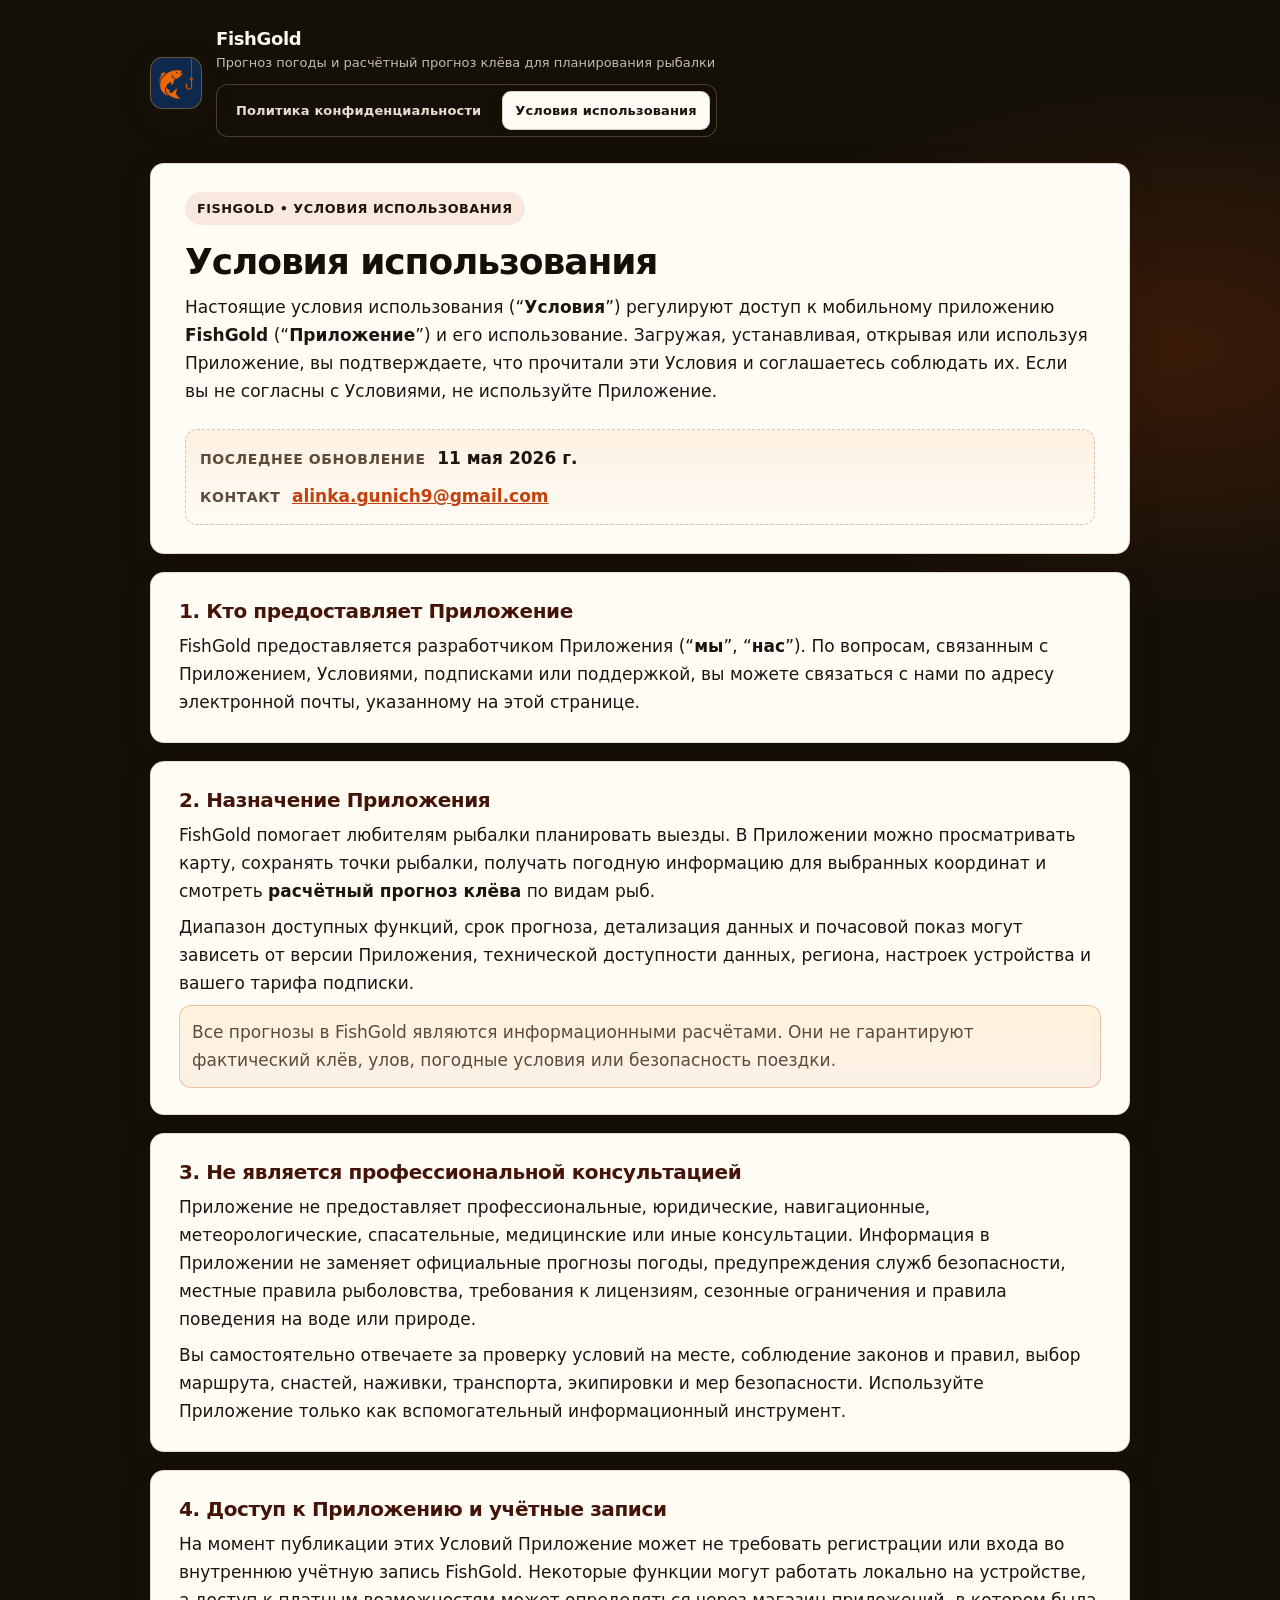
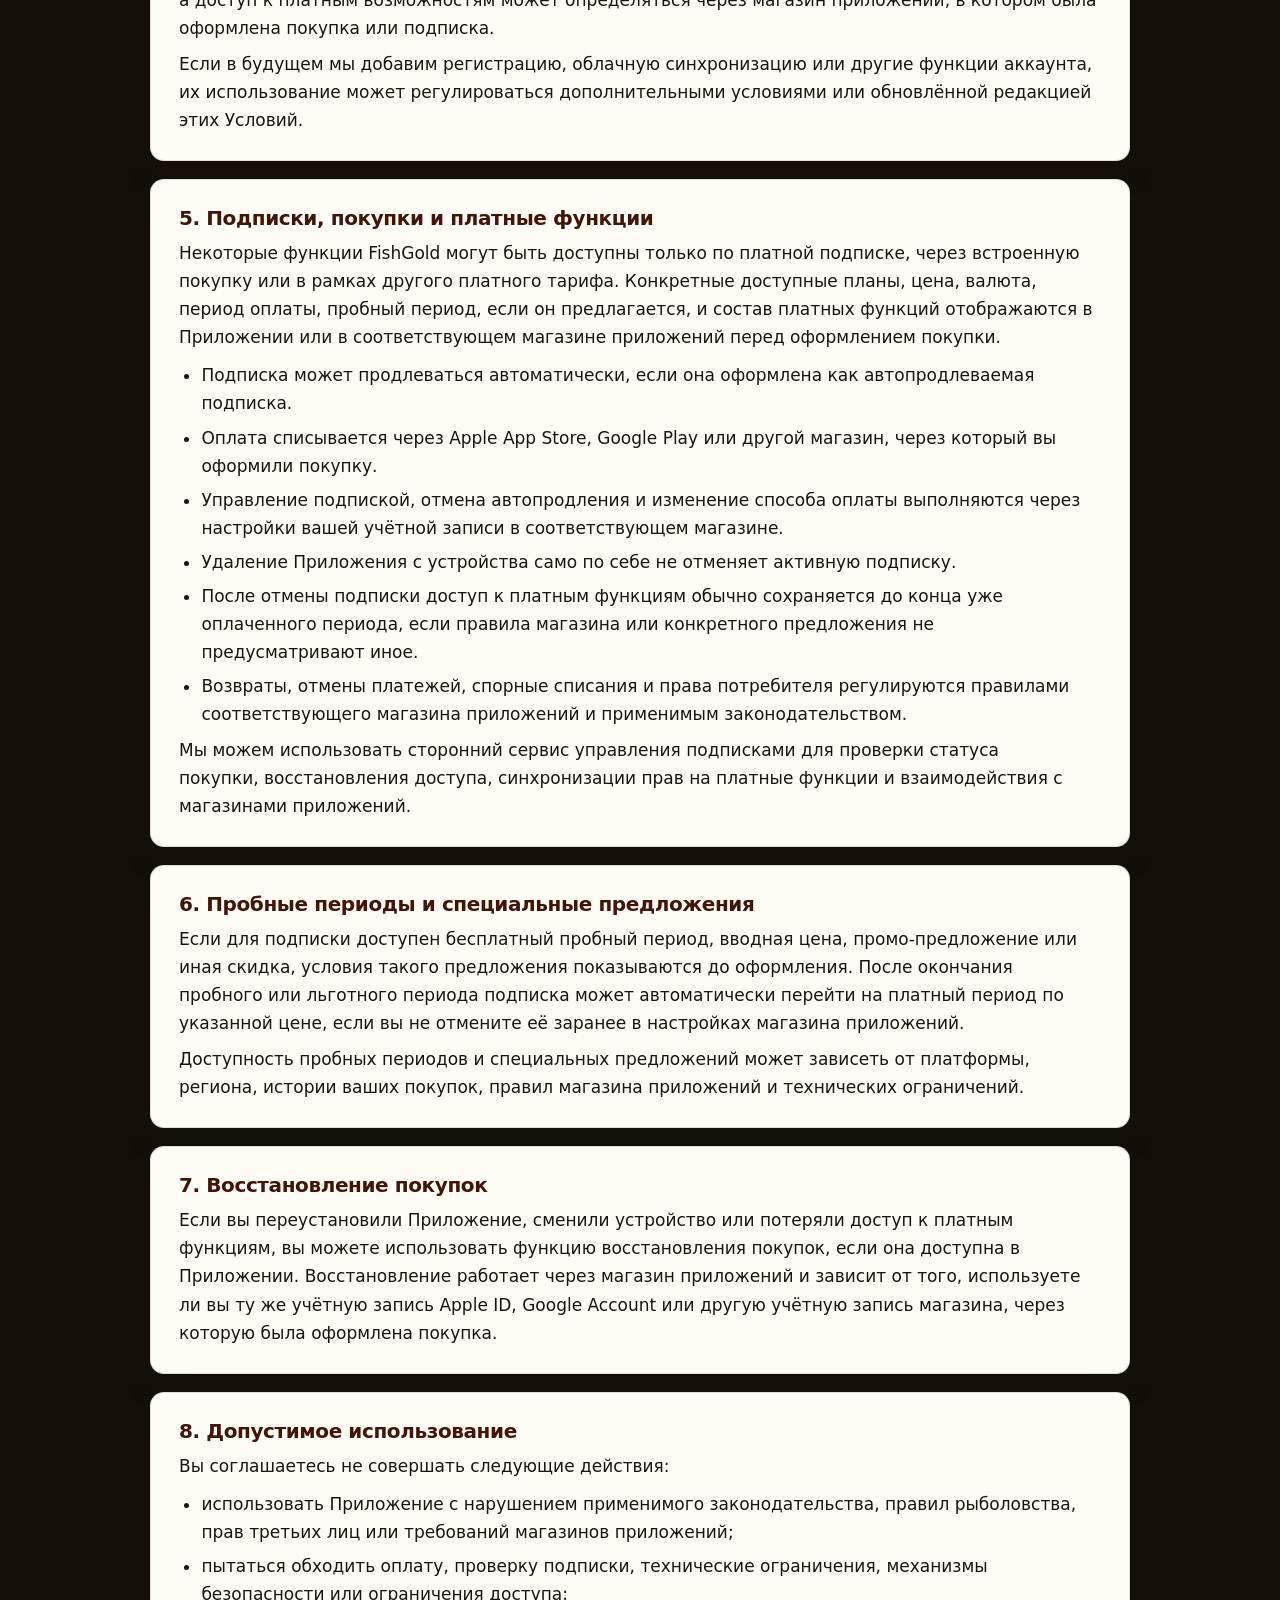
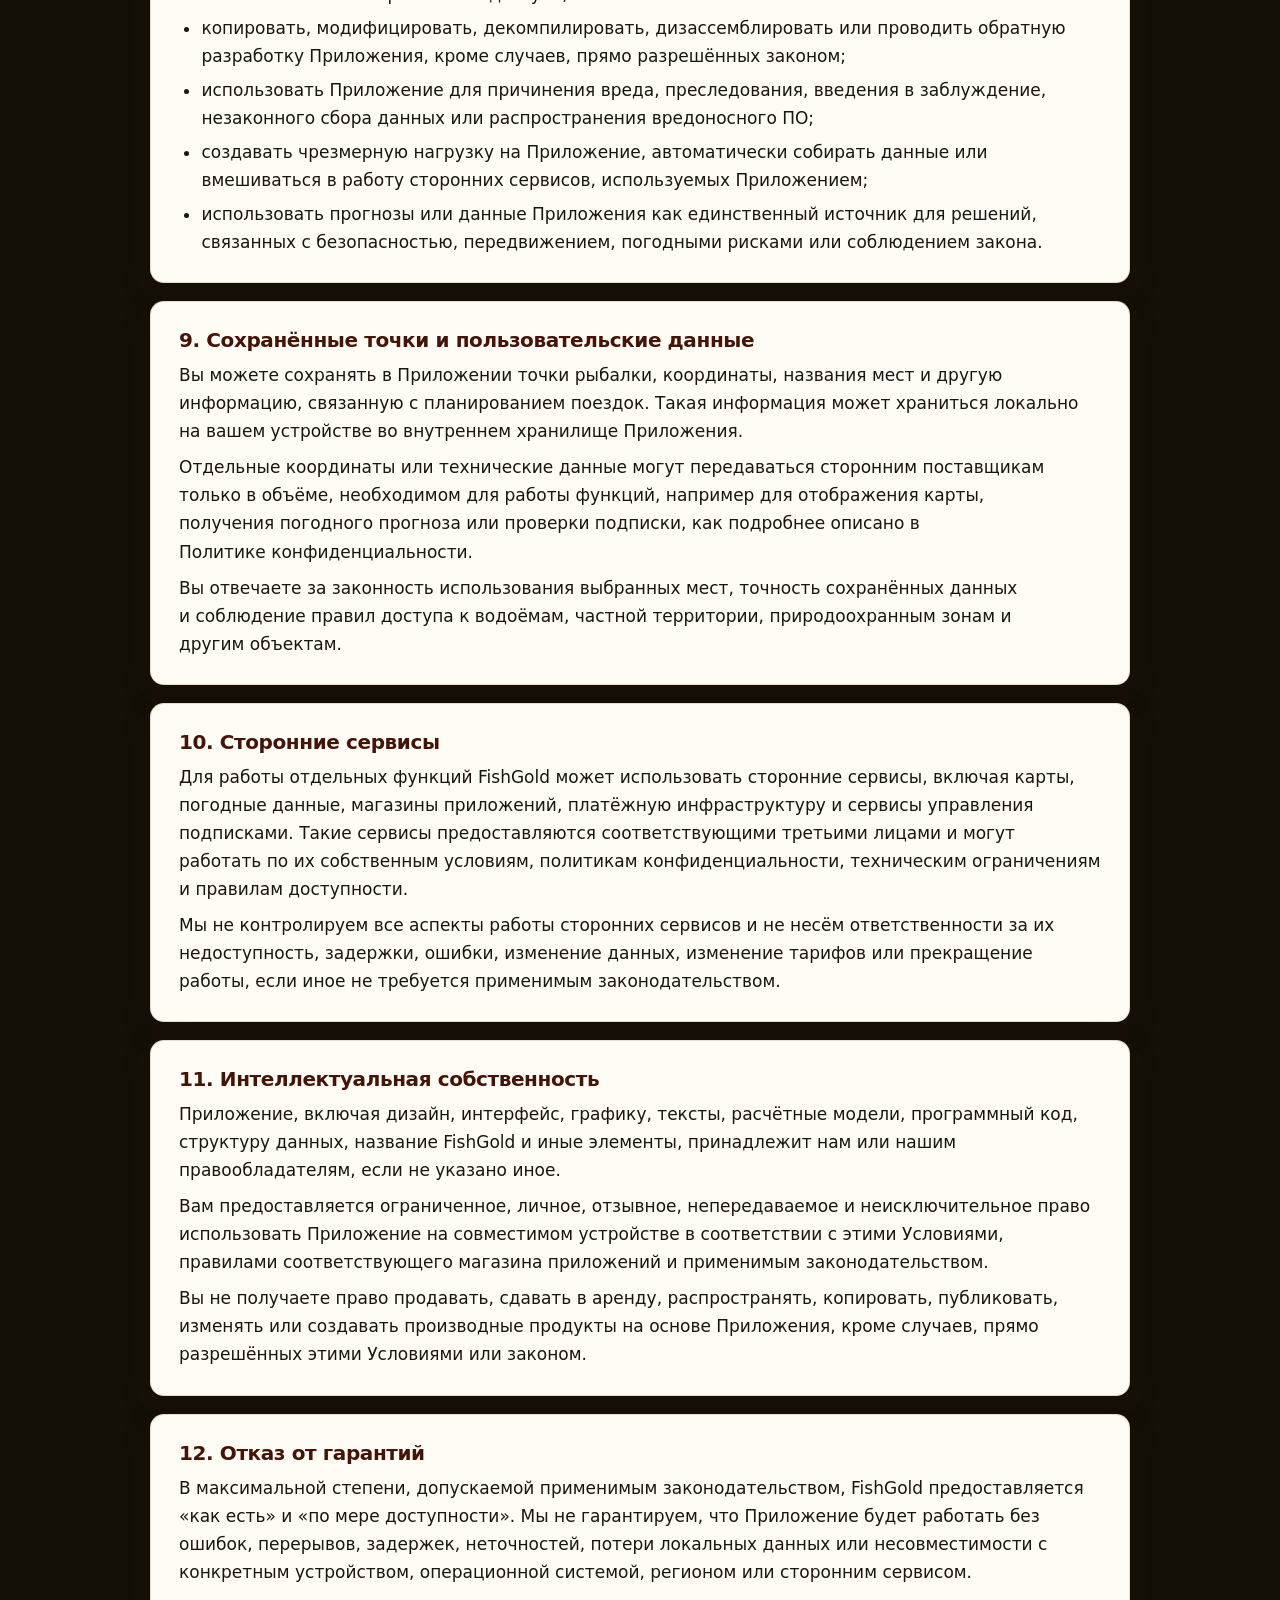
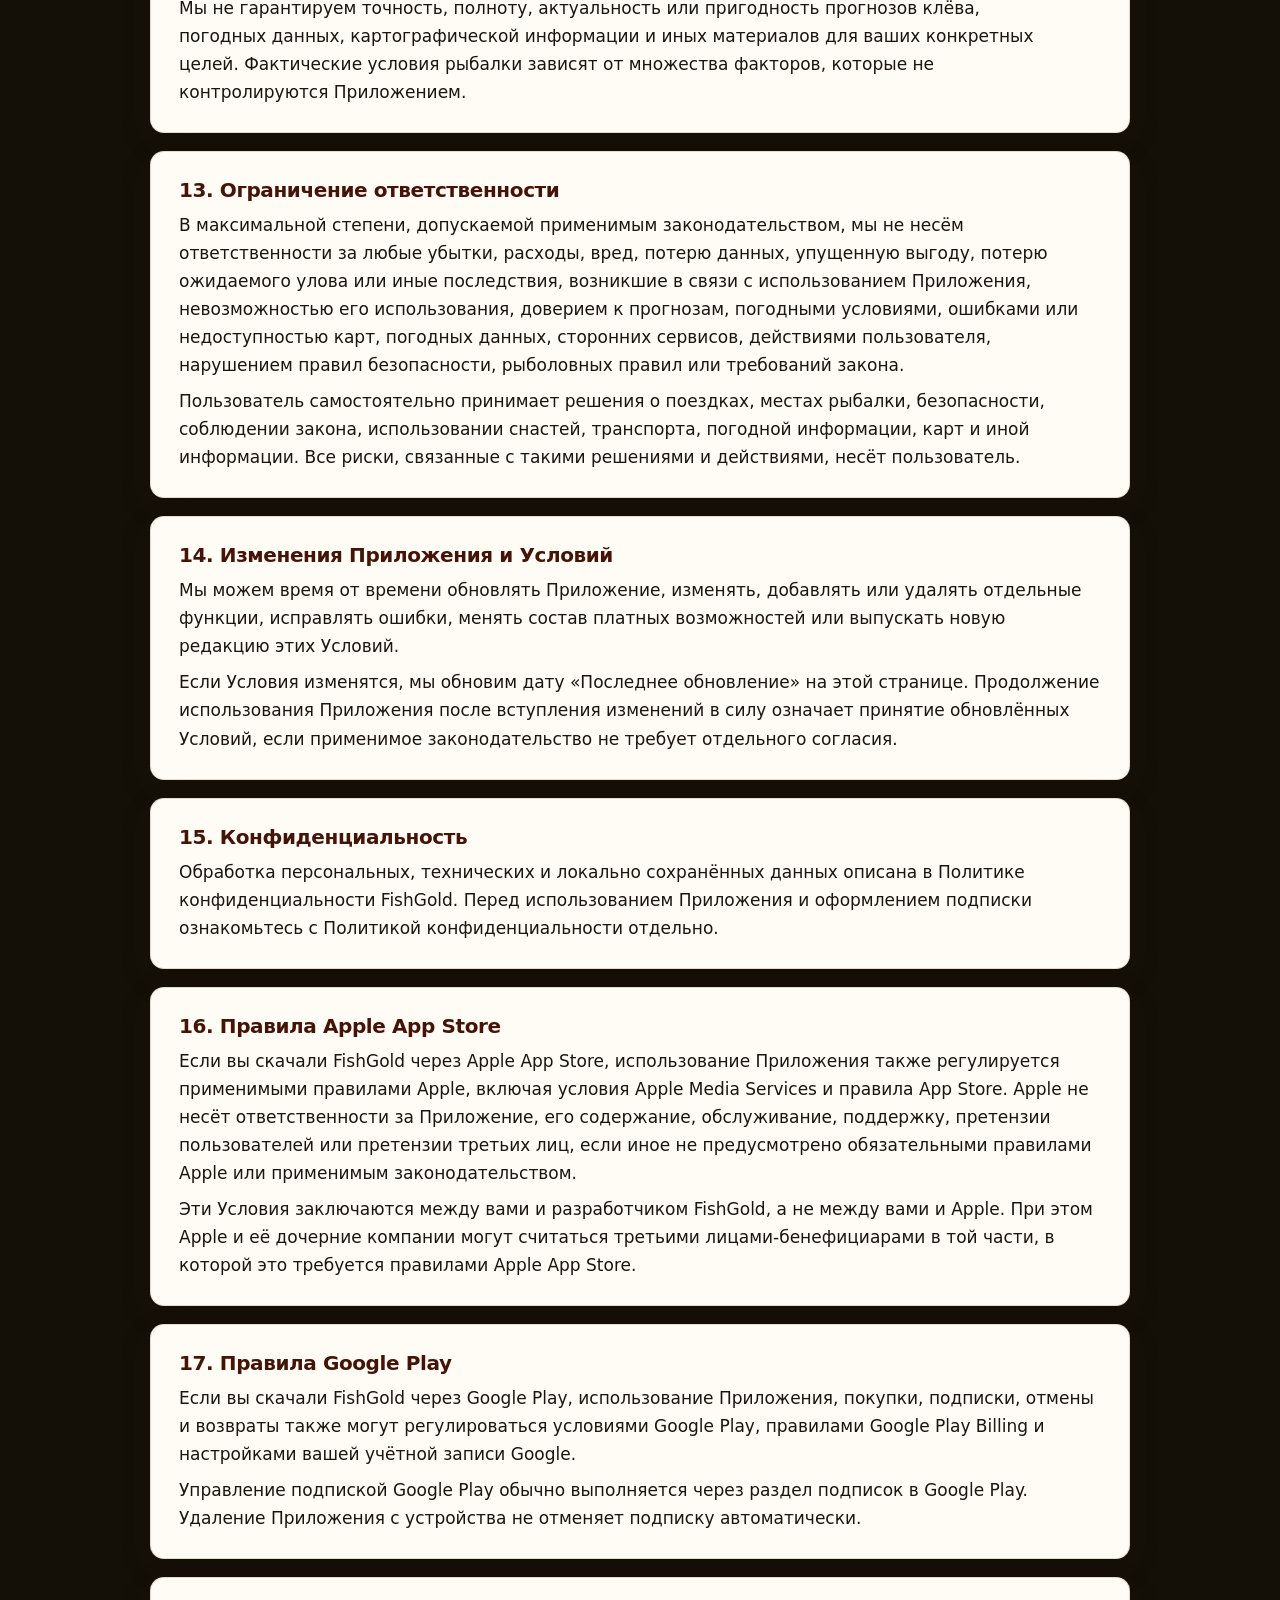
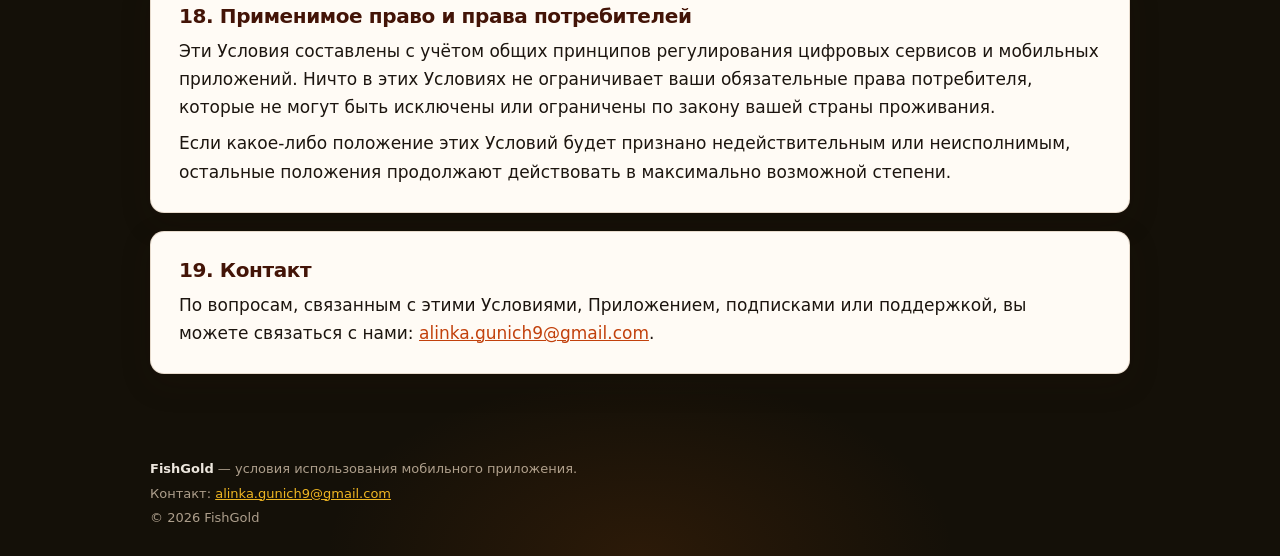
==== terms-of-use.html @ 76e1d064 "add terms" ====
<!doctype html>
<html lang="ru">
<head>
  <meta charset="utf-8" />
  <meta name="viewport" content="width=device-width, initial-scale=1, viewport-fit=cover" />
  <meta name="theme-color" content="#141008" />
  <link rel="icon" href="title.png" type="image/png" sizes="512x512" />
  <link rel="apple-touch-icon" href="title.png" />
  <title>Условия использования — FishGold</title>
  <meta
    name="description"
    content="Условия использования мобильного приложения FishGold: прогноз для любительской рыбалки, точки на карте, расчёты на основе погоды, подписки и встроенные покупки."
  />
  <link rel="stylesheet" href="fishgold-site.css" />
</head>
<body>
  <a class="skip-link" href="#main">Перейти к содержимому</a>

  <header class="site-header shell">
    <div class="header-row">
      <div class="brand">
        <div class="logo-box">
          <img src="title.png" alt="FishGold" width="52" height="52" decoding="async" />
        </div>
        <div class="brand-text">
          <div class="brand-title">FishGold</div>
          <div class="brand-note">Прогноз погоды и расчётный прогноз клёва для планирования рыбалки</div>
          <nav class="doc-tabs" aria-label="Разделы документов">
            <a class="doc-tab" href="index.html">Политика конфиденциальности</a>
            <a class="doc-tab active" href="terms-of-use.html" aria-current="page">Условия использования</a>
          </nav>
        </div>
      </div>
    </div>
  </header>

  <main id="main" class="shell">
    <section class="hero">
      <div class="eyebrow">FishGold • Условия использования</div>
      <h1>Условия использования</h1>
      <p>
        Настоящие условия использования (&ldquo;<strong>Условия</strong>&rdquo;) регулируют доступ к мобильному приложению
        <strong>FishGold</strong> (&ldquo;<strong>Приложение</strong>&rdquo;) и его использование. Загружая, устанавливая,
        открывая или используя Приложение, вы подтверждаете, что прочитали эти Условия и соглашаетесь соблюдать их.
        Если вы не согласны с Условиями, не используйте Приложение.
      </p>
      <div class="meta-grid">
        <div class="meta-card">
          <span class="meta-label">Последнее обновление</span>
          <div class="meta-value">11 мая 2026 г.</div>
        </div>
        <div class="meta-card">
          <span class="meta-label">Контакт</span>
          <div class="meta-value"><a data-support-email href="#"></a></div>
        </div>
      </div>
    </section>

    <div class="stack">
      <section class="section-card" aria-labelledby="t1">
        <h2 id="t1">1. Кто предоставляет Приложение</h2>
        <p>
          FishGold предоставляется разработчиком Приложения (&ldquo;<strong>мы</strong>&rdquo;, &ldquo;<strong>нас</strong>&rdquo;).
          По вопросам, связанным с Приложением, Условиями, подписками или поддержкой, вы можете связаться с нами по адресу электронной почты,
          указанному на этой странице.
        </p>
      </section>

      <section class="section-card" aria-labelledby="t2">
        <h2 id="t2">2. Назначение Приложения</h2>
        <p>
          FishGold помогает любителям рыбалки планировать выезды. В Приложении можно просматривать карту, сохранять точки рыбалки,
          получать погодную информацию для выбранных координат и смотреть <strong>расчётный прогноз клёва</strong> по видам рыб.
        </p>
        <p>
          Диапазон доступных функций, срок прогноза, детализация данных и почасовой показ могут зависеть от версии Приложения,
          технической доступности данных, региона, настроек устройства и вашего тарифа подписки.
        </p>
        <p class="callout-inline">
          Все прогнозы в FishGold являются информационными расчётами. Они не гарантируют фактический клёв, улов, погодные условия
          или безопасность поездки.
        </p>
      </section>

      <section class="section-card" aria-labelledby="t3">
        <h2 id="t3">3. Не является профессиональной консультацией</h2>
        <p>
          Приложение не предоставляет профессиональные, юридические, навигационные, метеорологические, спасательные, медицинские
          или иные консультации. Информация в Приложении не заменяет официальные прогнозы погоды, предупреждения служб безопасности,
          местные правила рыболовства, требования к лицензиям, сезонные ограничения и правила поведения на воде или природе.
        </p>
        <p>
          Вы самостоятельно отвечаете за проверку условий на месте, соблюдение законов и правил, выбор маршрута, снастей, наживки,
          транспорта, экипировки и мер безопасности. Используйте Приложение только как вспомогательный информационный инструмент.
        </p>
      </section>

      <section class="section-card" aria-labelledby="t4">
        <h2 id="t4">4. Доступ к Приложению и учётные записи</h2>
        <p>
          На момент публикации этих Условий Приложение может не требовать регистрации или входа во внутреннюю учётную запись FishGold.
          Некоторые функции могут работать локально на устройстве, а доступ к платным возможностям может определяться через магазин приложений,
          в котором была оформлена покупка или подписка.
        </p>
        <p>
          Если в будущем мы добавим регистрацию, облачную синхронизацию или другие функции аккаунта, их использование может регулироваться
          дополнительными условиями или обновлённой редакцией этих Условий.
        </p>
      </section>

      <section class="section-card" aria-labelledby="t5">
        <h2 id="t5">5. Подписки, покупки и платные функции</h2>
        <p>
          Некоторые функции FishGold могут быть доступны только по платной подписке, через встроенную покупку или в рамках другого платного тарифа.
          Конкретные доступные планы, цена, валюта, период оплаты, пробный период, если он предлагается, и состав платных функций отображаются
          в Приложении или в соответствующем магазине приложений перед оформлением покупки.
        </p>
        <ul>
          <li>Подписка может продлеваться автоматически, если она оформлена как автопродлеваемая подписка.</li>
          <li>Оплата списывается через Apple App Store, Google Play или другой магазин, через который вы оформили покупку.</li>
          <li>Управление подпиской, отмена автопродления и изменение способа оплаты выполняются через настройки вашей учётной записи в соответствующем магазине.</li>
          <li>Удаление Приложения с устройства само по себе не отменяет активную подписку.</li>
          <li>После отмены подписки доступ к платным функциям обычно сохраняется до конца уже оплаченного периода, если правила магазина или конкретного предложения не предусматривают иное.</li>
          <li>Возвраты, отмены платежей, спорные списания и права потребителя регулируются правилами соответствующего магазина приложений и применимым законодательством.</li>
        </ul>
        <p>
          Мы можем использовать сторонний сервис управления подписками для проверки статуса покупки, восстановления доступа,
          синхронизации прав на платные функции и взаимодействия с магазинами приложений.
        </p>
      </section>

      <section class="section-card" aria-labelledby="t6">
        <h2 id="t6">6. Пробные периоды и специальные предложения</h2>
        <p>
          Если для подписки доступен бесплатный пробный период, вводная цена, промо-предложение или иная скидка, условия такого предложения
          показываются до оформления. После окончания пробного или льготного периода подписка может автоматически перейти на платный период
          по указанной цене, если вы не отмените её заранее в настройках магазина приложений.
        </p>
        <p>
          Доступность пробных периодов и специальных предложений может зависеть от платформы, региона, истории ваших покупок,
          правил магазина приложений и технических ограничений.
        </p>
      </section>

      <section class="section-card" aria-labelledby="t7">
        <h2 id="t7">7. Восстановление покупок</h2>
        <p>
          Если вы переустановили Приложение, сменили устройство или потеряли доступ к платным функциям, вы можете использовать функцию
          восстановления покупок, если она доступна в Приложении. Восстановление работает через магазин приложений и зависит от того,
          используете ли вы ту же учётную запись Apple ID, Google Account или другую учётную запись магазина, через которую была оформлена покупка.
        </p>
      </section>

      <section class="section-card" aria-labelledby="t8">
        <h2 id="t8">8. Допустимое использование</h2>
        <p>Вы соглашаетесь не совершать следующие действия:</p>
        <ul>
          <li>использовать Приложение с нарушением применимого законодательства, правил рыболовства, прав третьих лиц или требований магазинов приложений;</li>
          <li>пытаться обходить оплату, проверку подписки, технические ограничения, механизмы безопасности или ограничения доступа;</li>
          <li>копировать, модифицировать, декомпилировать, дизассемблировать или проводить обратную разработку Приложения, кроме случаев, прямо разрешённых законом;</li>
          <li>использовать Приложение для причинения вреда, преследования, введения в заблуждение, незаконного сбора данных или распространения вредоносного ПО;</li>
          <li>создавать чрезмерную нагрузку на Приложение, автоматически собирать данные или вмешиваться в работу сторонних сервисов, используемых Приложением;</li>
          <li>использовать прогнозы или данные Приложения как единственный источник для решений, связанных с безопасностью, передвижением, погодными рисками или соблюдением закона.</li>
        </ul>
      </section>

      <section class="section-card" aria-labelledby="t9">
        <h2 id="t9">9. Сохранённые точки и пользовательские данные</h2>
        <p>
          Вы можете сохранять в Приложении точки рыбалки, координаты, названия мест и другую информацию, связанную с планированием поездок.
          Такая информация может храниться локально на вашем устройстве во внутреннем хранилище Приложения.
        </p>
        <p>
          Отдельные координаты или технические данные могут передаваться сторонним поставщикам только в объёме, необходимом для работы функций,
          например для отображения карты, получения погодного прогноза или проверки подписки, как подробнее описано в Политике конфиденциальности.
        </p>
        <p>
          Вы отвечаете за законность использования выбранных мест, точность сохранённых данных и соблюдение правил доступа к водоёмам,
          частной территории, природоохранным зонам и другим объектам.
        </p>
      </section>

      <section class="section-card" aria-labelledby="t10">
        <h2 id="t10">10. Сторонние сервисы</h2>
        <p>
          Для работы отдельных функций FishGold может использовать сторонние сервисы, включая карты, погодные данные, магазины приложений,
          платёжную инфраструктуру и сервисы управления подписками. Такие сервисы предоставляются соответствующими третьими лицами
          и могут работать по их собственным условиям, политикам конфиденциальности, техническим ограничениям и правилам доступности.
        </p>
        <p>
          Мы не контролируем все аспекты работы сторонних сервисов и не несём ответственности за их недоступность, задержки, ошибки,
          изменение данных, изменение тарифов или прекращение работы, если иное не требуется применимым законодательством.
        </p>
      </section>

      <section class="section-card" aria-labelledby="t11">
        <h2 id="t11">11. Интеллектуальная собственность</h2>
        <p>
          Приложение, включая дизайн, интерфейс, графику, тексты, расчётные модели, программный код, структуру данных, название FishGold
          и иные элементы, принадлежит нам или нашим правообладателям, если не указано иное.
        </p>
        <p>
          Вам предоставляется ограниченное, личное, отзывное, непередаваемое и неисключительное право использовать Приложение
          на совместимом устройстве в соответствии с этими Условиями, правилами соответствующего магазина приложений и применимым законодательством.
        </p>
        <p>
          Вы не получаете право продавать, сдавать в аренду, распространять, копировать, публиковать, изменять или создавать производные продукты
          на основе Приложения, кроме случаев, прямо разрешённых этими Условиями или законом.
        </p>
      </section>

      <section class="section-card" aria-labelledby="t12">
        <h2 id="t12">12. Отказ от гарантий</h2>
        <p>
          В максимальной степени, допускаемой применимым законодательством, FishGold предоставляется &laquo;как есть&raquo; и
          &laquo;по мере доступности&raquo;. Мы не гарантируем, что Приложение будет работать без ошибок, перерывов, задержек,
          неточностей, потери локальных данных или несовместимости с конкретным устройством, операционной системой, регионом или сторонним сервисом.
        </p>
        <p>
          Мы не гарантируем точность, полноту, актуальность или пригодность прогнозов клёва, погодных данных, картографической информации
          и иных материалов для ваших конкретных целей. Фактические условия рыбалки зависят от множества факторов, которые не контролируются Приложением.
        </p>
      </section>

      <section class="section-card" aria-labelledby="t13">
        <h2 id="t13">13. Ограничение ответственности</h2>
        <p>
          В максимальной степени, допускаемой применимым законодательством, мы не несём ответственности
          за любые убытки, расходы, вред, потерю данных, упущенную выгоду, потерю ожидаемого улова
          или иные последствия, возникшие в связи с использованием Приложения, невозможностью его использования,
          доверием к прогнозам, погодными условиями, ошибками или недоступностью карт, погодных данных,
          сторонних сервисов, действиями пользователя, нарушением правил безопасности, рыболовных правил
          или требований закона.
        </p>
        <p>
          Пользователь самостоятельно принимает решения о поездках, местах рыбалки, безопасности,
          соблюдении закона, использовании снастей, транспорта, погодной информации, карт и иной информации.
          Все риски, связанные с такими решениями и действиями, несёт пользователь.
        </p>
      </section>

      <section class="section-card" aria-labelledby="t14">
        <h2 id="t14">14. Изменения Приложения и Условий</h2>
        <p>
          Мы можем время от времени обновлять Приложение, изменять, добавлять или удалять отдельные функции, исправлять ошибки,
          менять состав платных возможностей или выпускать новую редакцию этих Условий.
        </p>
        <p>
          Если Условия изменятся, мы обновим дату &laquo;Последнее обновление&raquo; на этой странице. Продолжение использования Приложения
          после вступления изменений в силу означает принятие обновлённых Условий, если применимое законодательство не требует отдельного согласия.
        </p>
      </section>

      <section class="section-card" aria-labelledby="t15">
        <h2 id="t15">15. Конфиденциальность</h2>
        <p>
          Обработка персональных, технических и локально сохранённых данных описана в Политике конфиденциальности FishGold.
          Перед использованием Приложения и оформлением подписки ознакомьтесь с Политикой конфиденциальности отдельно.
        </p>
      </section>

      <section class="section-card" aria-labelledby="t16">
        <h2 id="t16">16. Правила Apple App Store</h2>
        <p>
          Если вы скачали FishGold через Apple App Store, использование Приложения также регулируется применимыми правилами Apple,
          включая условия Apple Media Services и правила App Store. Apple не несёт ответственности за Приложение, его содержание,
          обслуживание, поддержку, претензии пользователей или претензии третьих лиц, если иное не предусмотрено обязательными правилами Apple
          или применимым законодательством.
        </p>
        <p>
          Эти Условия заключаются между вами и разработчиком FishGold, а не между вами и Apple. При этом Apple и её дочерние компании
          могут считаться третьими лицами-бенефициарами в той части, в которой это требуется правилами Apple App Store.
        </p>
      </section>

      <section class="section-card" aria-labelledby="t17">
        <h2 id="t17">17. Правила Google Play</h2>
        <p>
          Если вы скачали FishGold через Google Play, использование Приложения, покупки, подписки, отмены и возвраты также могут регулироваться
          условиями Google Play, правилами Google Play Billing и настройками вашей учётной записи Google.
        </p>
        <p>
          Управление подпиской Google Play обычно выполняется через раздел подписок в Google Play. Удаление Приложения с устройства
          не отменяет подписку автоматически.
        </p>
      </section>

      <section class="section-card" aria-labelledby="t18">
        <h2 id="t18">18. Применимое право и права потребителей</h2>
        <p>
          Эти Условия составлены с учётом общих принципов регулирования цифровых сервисов и мобильных приложений. Ничто в этих Условиях
          не ограничивает ваши обязательные права потребителя, которые не могут быть исключены или ограничены по закону вашей страны проживания.
        </p>
        <p>
          Если какое-либо положение этих Условий будет признано недействительным или неисполнимым, остальные положения продолжают действовать
          в максимально возможной степени.
        </p>
      </section>

      <section class="section-card" aria-labelledby="t19">
        <h2 id="t19">19. Контакт</h2>
        <p>
          По вопросам, связанным с этими Условиями, Приложением, подписками или поддержкой, вы можете связаться с нами:
          <a data-support-email href="#"></a>.
        </p>
      </section>
    </div>
  </main>

  <footer class="site-footer shell">
    <div class="footer-inner fineprint">
      <div><strong>FishGold</strong> — условия использования мобильного приложения.</div>
      <div>Контакт: <a data-support-email href="#"></a></div>
      <div>© <span id="year"></span> FishGold</div>
    </div>
  </footer>

  <script src="fishgold-site.js"></script>
</body>
</html>
---- fishgold-site.css ----
:root {
  color-scheme: dark;
  --bg: #141008;
  --surface: #fffbf5;
  --text: #1c150f;
  --muted: #5c4a3d;
  --border: rgba(120, 72, 24, 0.18);
  --accent: #c2410c;
  --accent-bright: #ea580c;
  --accent-weak: rgba(194, 65, 12, 0.1);
  --shadow: 0 10px 30px rgba(40, 20, 8, 0.18);
  --radius: 14px;
  --maxw: 900px;
  --space-4: 16px;
  --space-5: 20px;
  --space-6: 24px;
  --space-8: 32px;
  --space-10: 40px;
  --space-16: 64px;
}

*,
*::before,
*::after {
  box-sizing: border-box;
}

html {
  -webkit-text-size-adjust: 100%;
  text-size-adjust: 100%;
  scroll-padding-top: 0.75rem;
  scroll-behavior: smooth;
}

html,
body {
  min-height: 100%;
}

body {
  margin: 0;
  padding-left: env(safe-area-inset-left, 0);
  padding-right: env(safe-area-inset-right, 0);
  padding-bottom: env(safe-area-inset-bottom, 0);
  font-family:
    ui-sans-serif,
    system-ui,
    -apple-system,
    "Segoe UI",
    Roboto,
    Helvetica,
    Arial,
    "Apple Color Emoji",
    "Segoe UI Emoji";
  font-size: clamp(15px, 2.8vw, 17px);
  line-height: 1.65;
  overflow-x: clip;
  background:
    radial-gradient(1200px 600px at 18% -8%, rgba(234, 179, 8, 0.28), transparent 58%),
    radial-gradient(900px 520px at 92% 5%, rgba(194, 65, 12, 0.22), transparent 52%),
    radial-gradient(700px 400px at 50% 100%, rgba(180, 83, 9, 0.15), transparent 45%),
    var(--bg);
}

img,
svg {
  display: block;
  max-width: 100%;
}

.prose a,
main a {
  color: var(--accent);
  text-decoration-thickness: 0.08em;
  overflow-wrap: anywhere;
}

.prose a:hover,
main a:hover {
  color: var(--accent-bright);
  text-decoration: underline;
}

p,
li {
  text-wrap: pretty;
}

h1,
h2 {
  text-wrap: balance;
}

.shell {
  --gutter: clamp(14px, 4.2vw, 40px);
  width: min(100% - 2 * var(--gutter), calc(var(--maxw) + 2 * var(--gutter)));
  max-width: 100%;
  margin-inline: auto;
  padding-inline: 0;
}

.skip-link {
  position: absolute;
  left: -999px;
  top: 10px;
  padding: 10px 12px;
  background: var(--surface);
  border: 1px solid var(--border);
  border-radius: 10px;
  box-shadow: var(--shadow);
  color: var(--text);
  z-index: 100;
}

.skip-link:focus {
  left: 10px;
}

.site-header {
  padding: clamp(18px, 4vw, 28px) 0 clamp(8px, 2vw, 10px);
}

.header-row {
  display: flex;
  align-items: center;
  justify-content: flex-start;
  gap: clamp(10px, 2.5vw, 14px);
}

.brand {
  display: flex;
  align-items: flex-start;
  flex-wrap: wrap;
  gap: clamp(10px, 2.5vw, 14px);
  min-width: 0;
}

@media (min-width: 720px) {
  .brand {
    align-items: center;
  }
}

.logo-box {
  flex-shrink: 0;
  width: clamp(44px, 10vw, 52px);
  height: clamp(44px, 10vw, 52px);
  border-radius: 12px;
  display: grid;
  place-items: center;
  padding: 0;
  overflow: hidden;
  box-shadow: var(--shadow), 0 0 0 1px rgba(254, 215, 170, 0.25) inset;
  border: 1px solid rgba(254, 215, 170, 0.35);
}

.logo-box img {
  width: 100%;
  height: 100%;
  object-fit: cover;
  border-radius: inherit;
}

.brand-text {
  min-width: 0;
  flex: 1 1 12rem;
}

.brand-title {
  font-weight: 800;
  letter-spacing: -0.02em;
  color: #fff8f0;
  font-size: clamp(16px, 4.2vw, 18px);
  line-height: 1.2;
}

.brand-note {
  color: rgba(255, 244, 232, 0.75);
  font-size: clamp(12px, 3.2vw, 13px);
  margin-top: 4px;
  line-height: 1.4;
}

.doc-tabs {
  display: inline-flex;
  flex-wrap: wrap;
  gap: 8px;
  margin-top: 12px;
  padding: 6px;
  border-radius: 12px;
  background: rgba(20, 16, 8, 0.35);
  border: 1px solid rgba(255, 218, 185, 0.24);
}

.doc-tab {
  display: inline-flex;
  align-items: center;
  justify-content: center;
  padding: 8px 12px;
  border-radius: 9px;
  border: 1px solid transparent;
  color: rgba(255, 244, 232, 0.9);
  text-decoration: none;
  font-size: clamp(12px, 2.8vw, 13px);
  font-weight: 700;
  letter-spacing: 0.01em;
  transition:
    background-color 0.2s ease,
    color 0.2s ease,
    border-color 0.2s ease;
}

.doc-tab:hover {
  background: rgba(255, 251, 245, 0.1);
  color: #fff8f0;
  text-decoration: none;
}

.doc-tab.active {
  background: var(--surface);
  color: #1c150f;
  border-color: rgba(120, 72, 24, 0.26);
  box-shadow: 0 3px 12px rgba(20, 16, 8, 0.24);
}

main {
  padding: clamp(8px, 2vw, 16px) 0 var(--space-16);
}

.hero {
  background: var(--surface);
  margin: 0 auto clamp(12px, 3vw, 18px);
  padding: clamp(18px, 4vw, 28px) clamp(14px, 3.5vw, 34px);
  border: 1px solid var(--border);
  border-radius: clamp(10px, 2vw, var(--radius));
  box-shadow: var(--shadow);
  max-width: 100%;
  color: var(--text);
}

.eyebrow {
  display: inline-flex;
  align-items: center;
  padding: 6px 12px;
  border-radius: 999px;
  background: var(--accent-weak);
  color: var(--text);
  font-size: clamp(0.72rem, 2vw, 0.8rem);
  font-weight: 700;
  letter-spacing: 0.04em;
  text-transform: uppercase;
  margin-bottom: var(--space-4);
}

.hero h1 {
  margin: 0 0 10px;
  font-size: clamp(1.35rem, 5.5vw, 2.25rem);
  line-height: 1.15;
  letter-spacing: -0.03em;
  color: #141008;
  word-wrap: break-word;
  max-width: none;
}

.hero > p {
  margin: 0;
  color: var(--text);
  font-size: inherit;
  line-height: inherit;
  max-width: none;
}

.hero > p strong {
  font-weight: 700;
}

.meta-grid {
  display: grid;
  gap: clamp(8px, 2vw, 10px);
  padding: clamp(10px, 2.5vw, 14px);
  border: 1px dashed rgba(154, 52, 18, 0.28);
  border-radius: 12px;
  background: linear-gradient(180deg, rgba(217, 119, 6, 0.08), rgba(255, 251, 245, 0));
  margin-top: var(--space-6);
}

.meta-card {
  display: flex;
  flex-direction: column;
  align-items: flex-start;
  gap: 0.2rem;
}

@media (min-width: 540px) {
  .meta-card {
    flex-direction: row;
    flex-wrap: wrap;
    align-items: baseline;
    gap: 0 0.35rem;
  }
}

.meta-label {
  color: var(--muted);
  font-size: clamp(0.8rem, 2.2vw, 0.875rem);
  font-weight: 700;
  text-transform: uppercase;
  letter-spacing: 0.04em;
}

@media (min-width: 540px) {
  .meta-label {
    flex: 0 0 auto;
    margin-right: 6px;
    white-space: nowrap;
  }

  .meta-value {
    flex: 1 1 12rem;
    min-width: 0;
  }
}

.meta-value {
  font-weight: 600;
  min-width: 0;
  word-wrap: break-word;
  color: var(--text);
}

.stack {
  display: grid;
  gap: clamp(12px, 3vw, 18px);
}

.section-card {
  background: var(--surface);
  border: 1px solid var(--border);
  border-radius: clamp(10px, 2vw, var(--radius));
  box-shadow: var(--shadow);
  padding: clamp(18px, 4vw, 26px) clamp(14px, 3.5vw, 28px);
  color: var(--text);
}

.section-card h2 {
  margin: 0 0 8px;
  font-size: clamp(1rem, 3.2vw, 1.25rem);
  letter-spacing: -0.02em;
  color: #431407;
  line-height: 1.25;
  word-wrap: break-word;
}

.section-card p {
  margin: 8px 0 0;
  max-width: none;
}

.section-card p:first-of-type {
  margin-top: 0;
}

.section-card ul,
.section-card ol {
  margin: 10px 0 0;
  padding-left: clamp(1.1rem, 4vw, 1.4rem);
}

.section-card li + li {
  margin-top: 6px;
}

.callout-inline {
  margin-top: 12px;
  padding: clamp(10px, 2.5vw, 12px);
  border-radius: 12px;
  border: 1px solid rgba(194, 65, 12, 0.28);
  background: linear-gradient(180deg, rgba(251, 191, 36, 0.12), rgba(194, 65, 12, 0.06));
  color: var(--muted);
}

.site-footer {
  padding: clamp(16px, 3vw, 22px) 0 calc(28px + env(safe-area-inset-bottom, 0));
  color: rgba(255, 248, 240, 0.82);
}

.site-footer a {
  color: rgba(251, 191, 36, 0.95);
  text-decoration-thickness: 0.08em;
}

.site-footer a:hover {
  color: #fde68a;
  text-decoration: underline;
}

.footer-inner {
  display: flex;
  flex-direction: column;
  gap: 6px;
}

.fineprint {
  color: rgba(255, 235, 210, 0.65);
  font-size: clamp(12px, 2.8vw, 13px);
  line-height: 1.45;
}

.fineprint strong {
  color: rgba(255, 248, 240, 0.92);
}

@media (max-width: 680px) {
  .brand-note {
    display: none;
  }
}

@media (prefers-reduced-motion: reduce) {
  * {
    scroll-behavior: auto !important;
    transition: none !important;
    animation: none !important;
  }
}
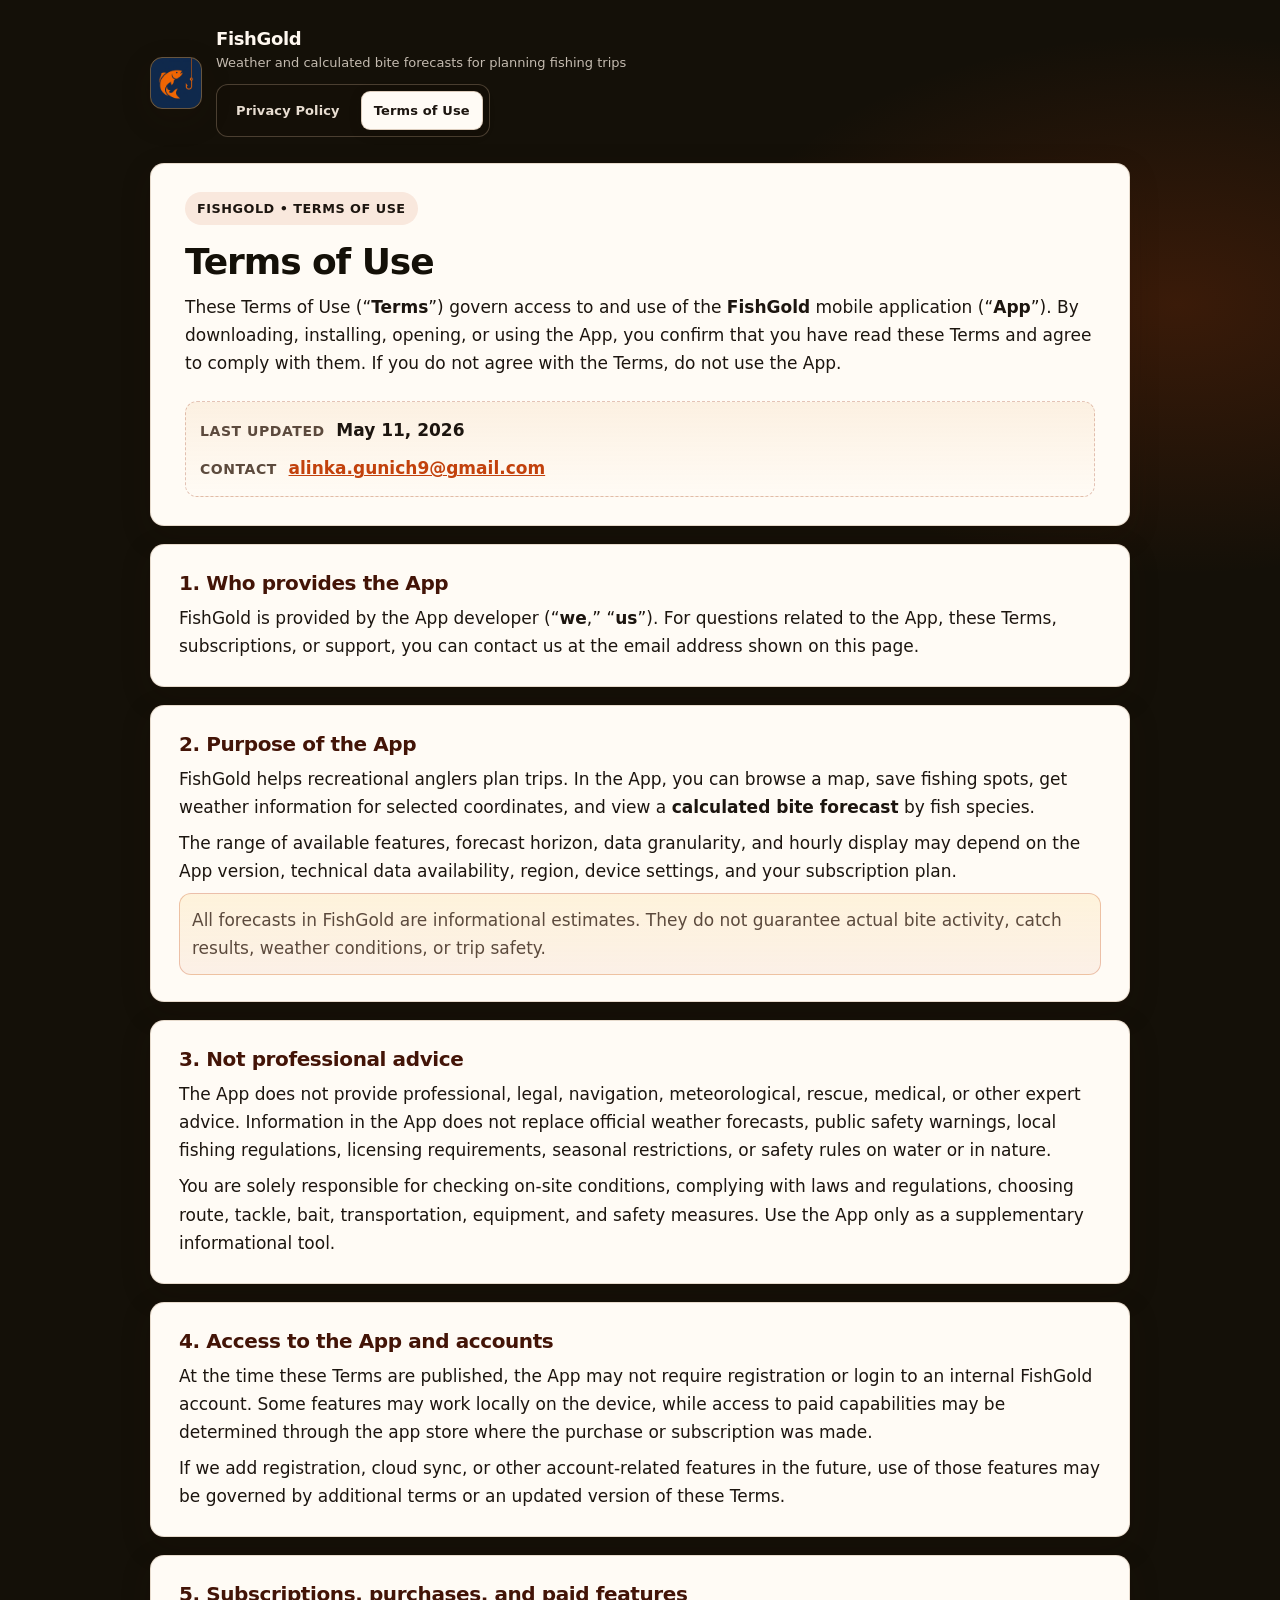
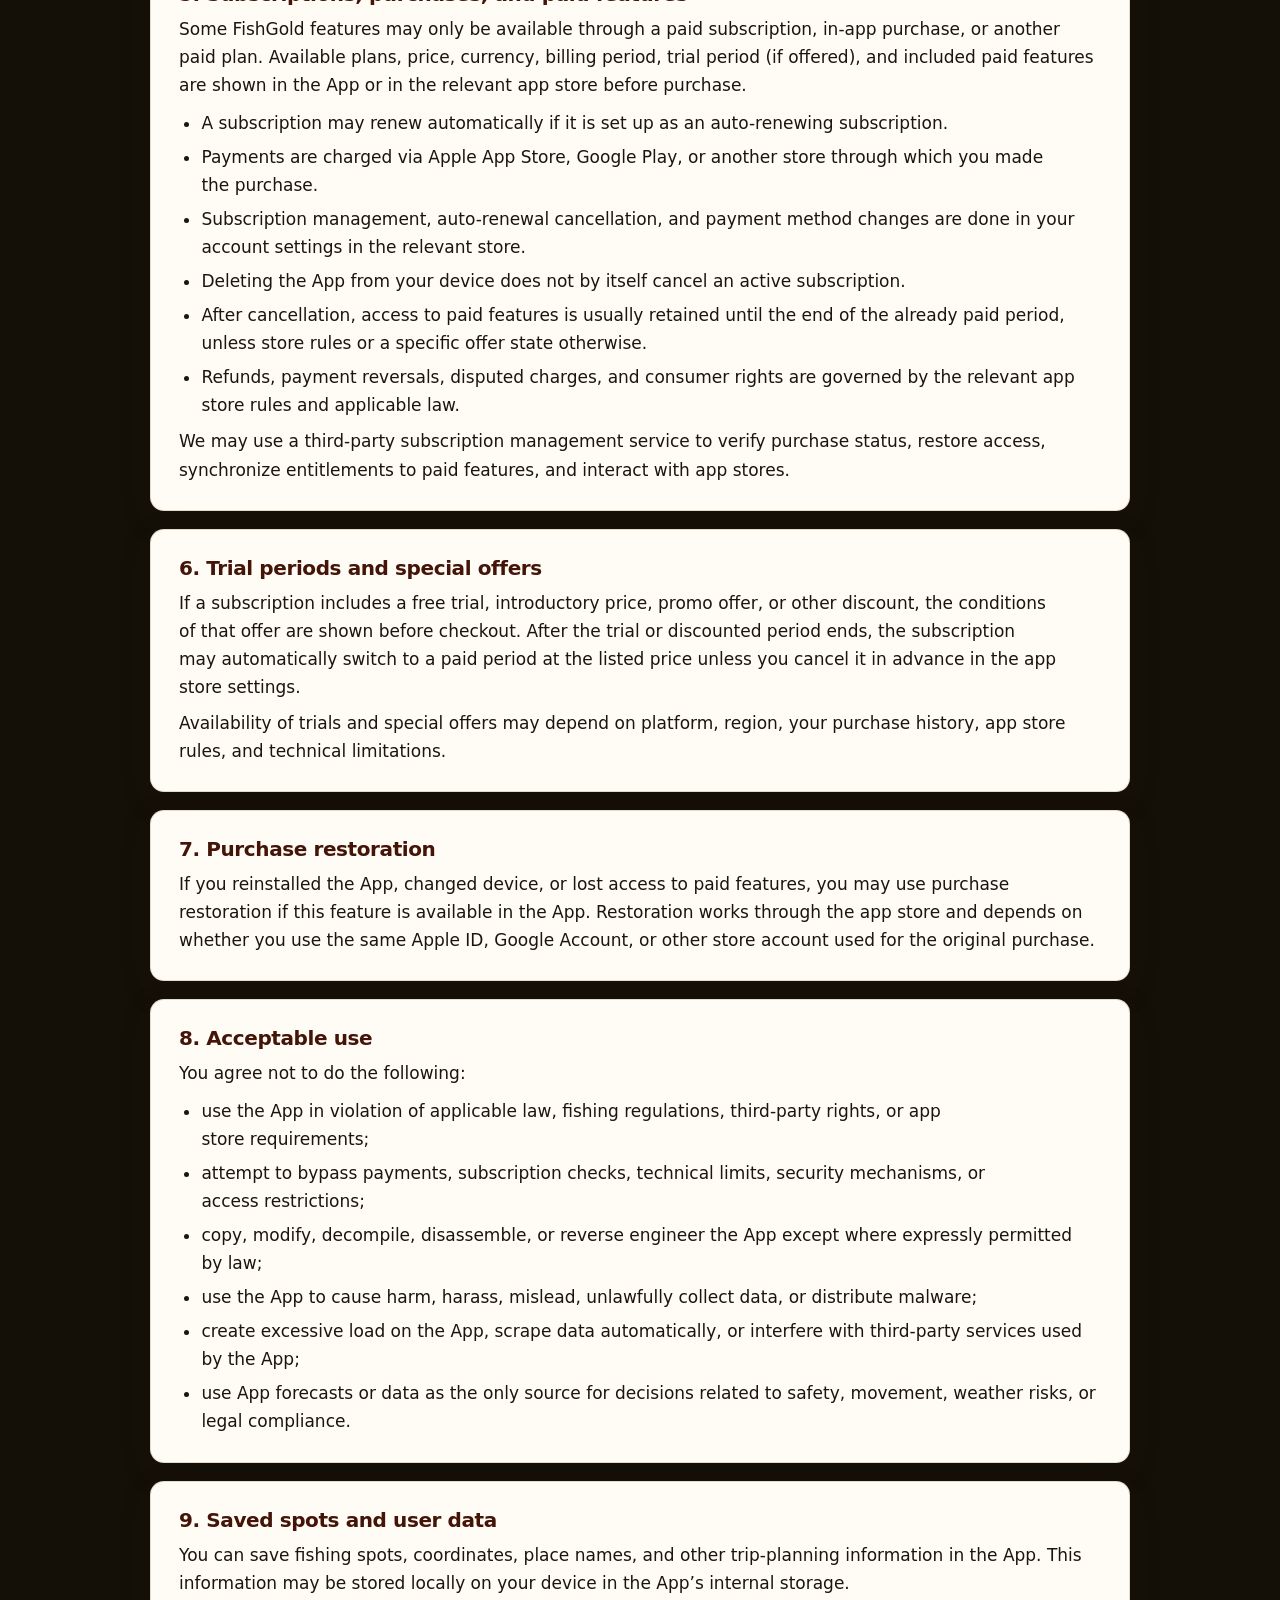
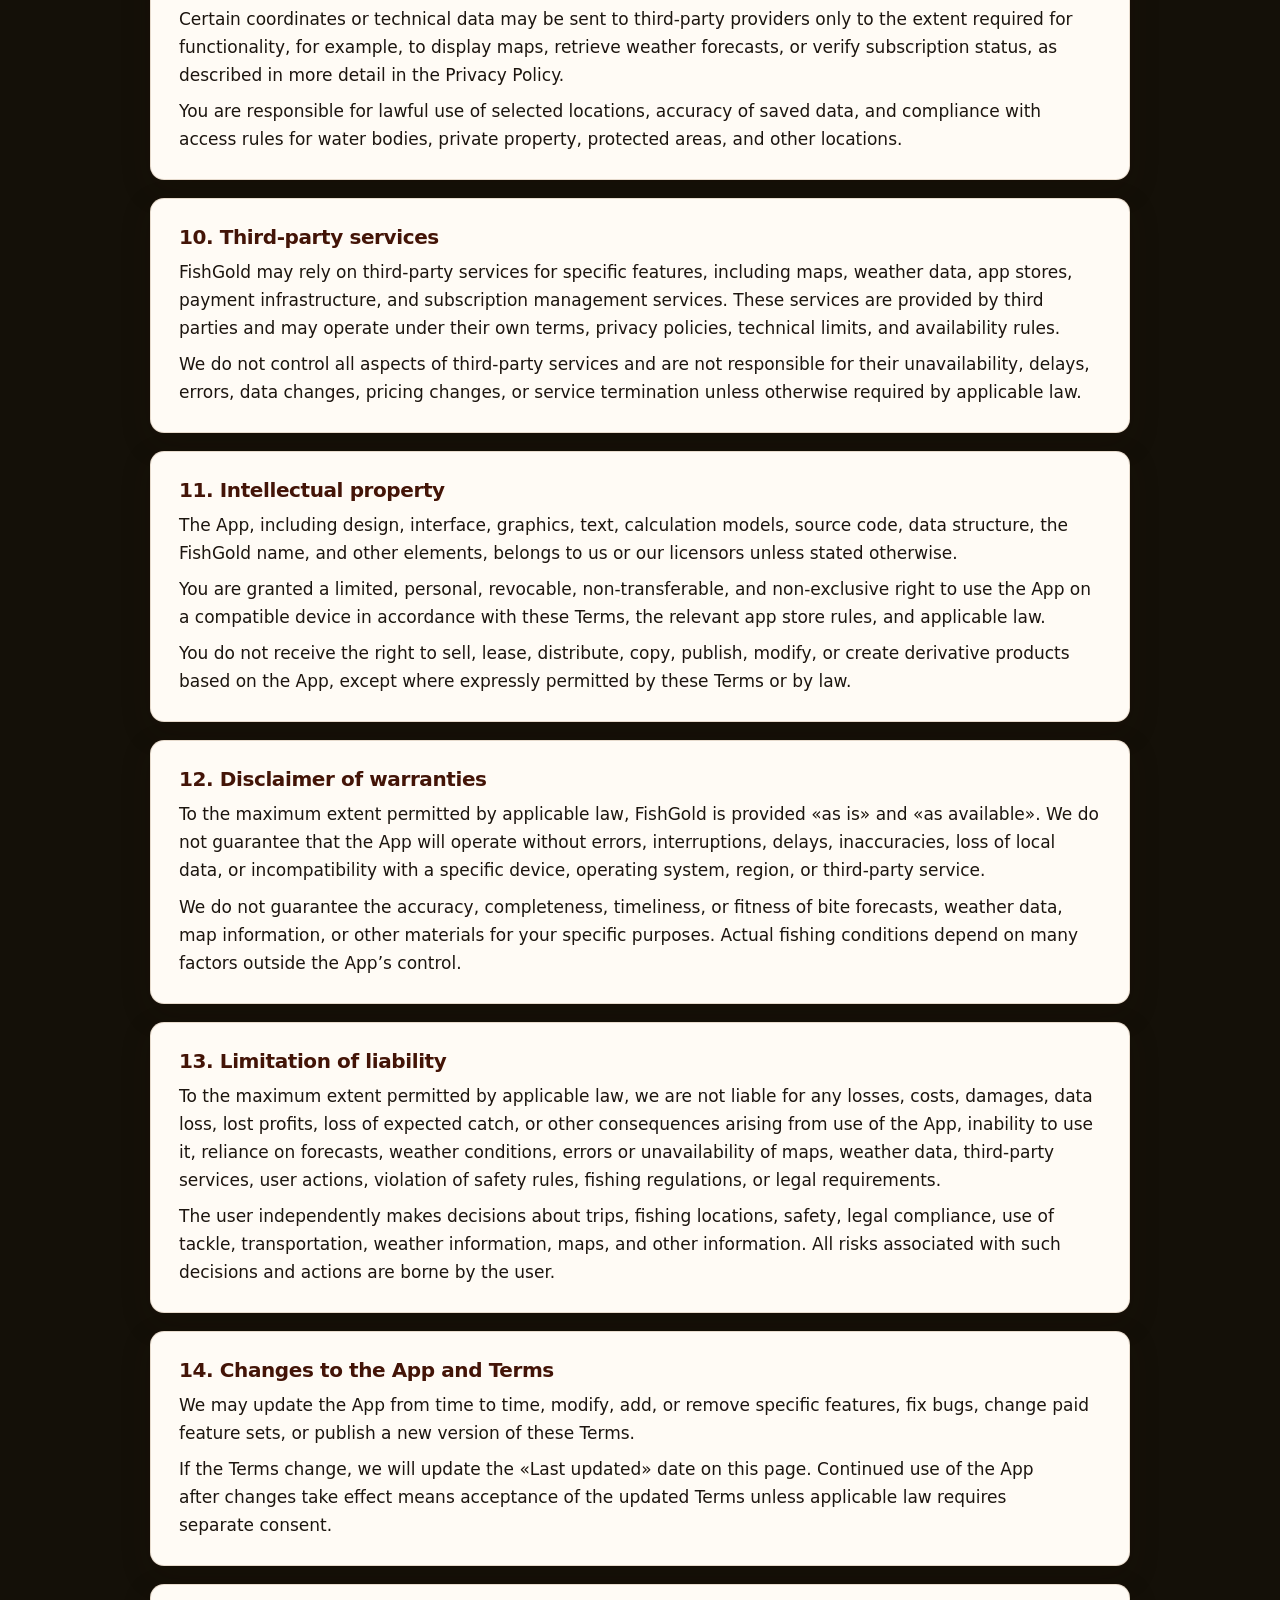
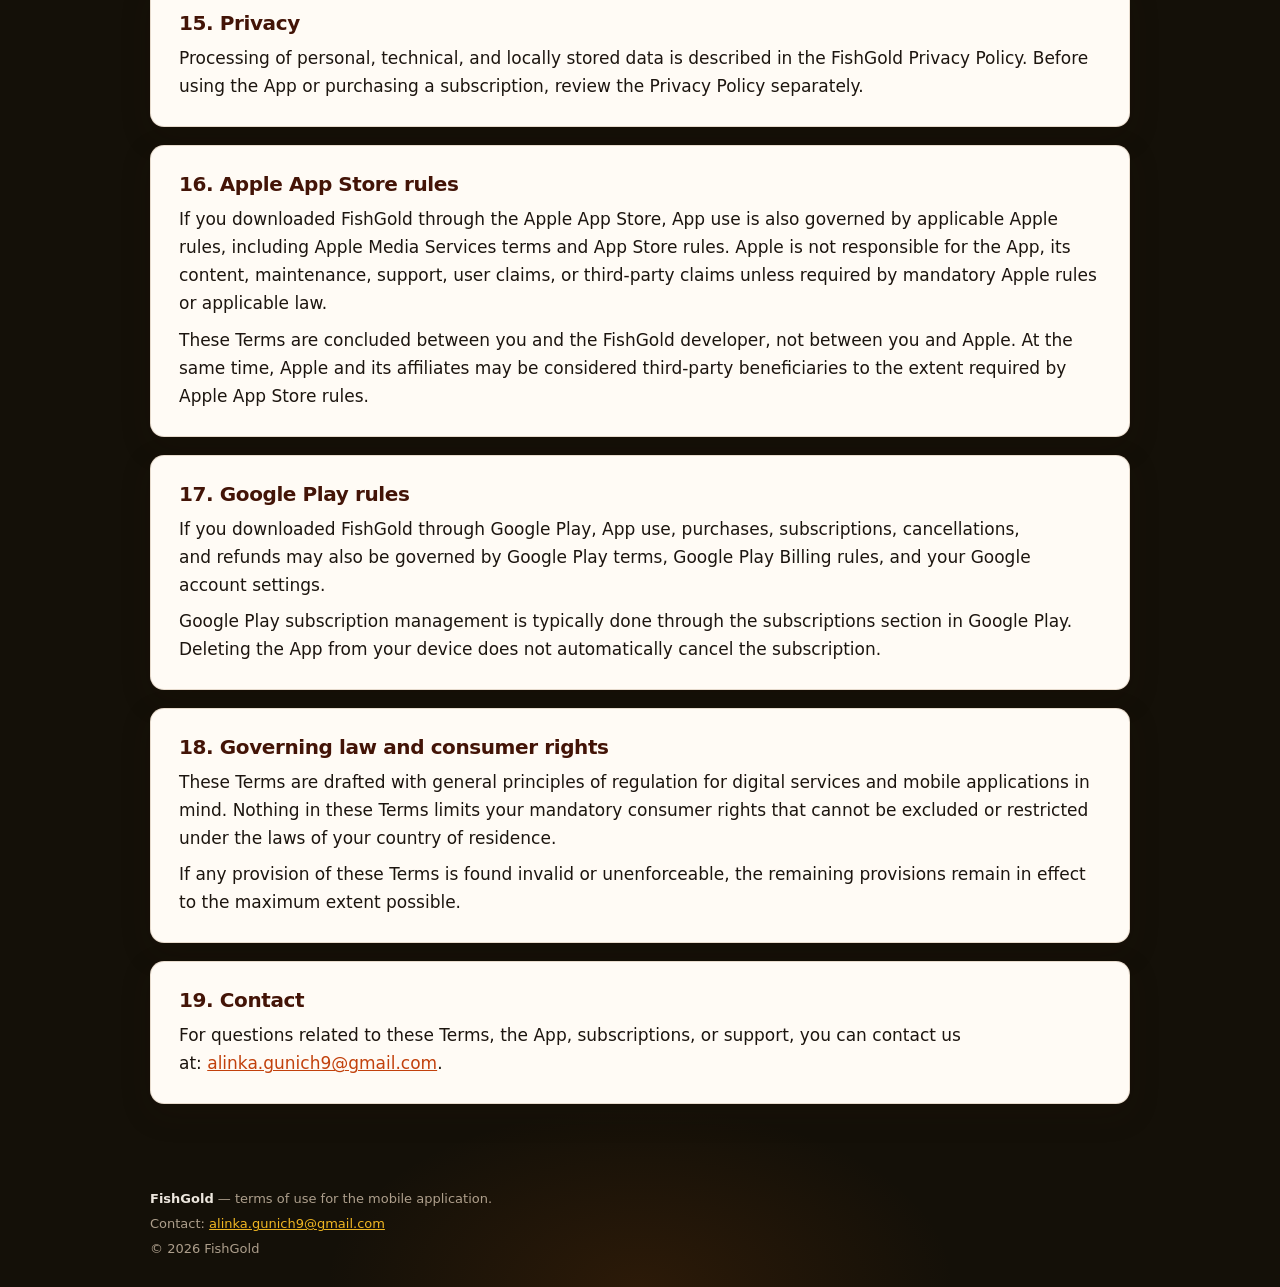
==== commit a3d0ddd9: "translate" ====
--- a/terms-of-use.html
+++ b/terms-of-use.html
@@ -1,20 +1,20 @@
 <!doctype html>
-<html lang="ru">
+<html lang="en">
 <head>
   <meta charset="utf-8" />
   <meta name="viewport" content="width=device-width, initial-scale=1, viewport-fit=cover" />
   <meta name="theme-color" content="#141008" />
   <link rel="icon" href="title.png" type="image/png" sizes="512x512" />
   <link rel="apple-touch-icon" href="title.png" />
-  <title>Условия использования — FishGold</title>
+  <title>Terms of Use — FishGold</title>
   <meta
     name="description"
-    content="Условия использования мобильного приложения FishGold: прогноз для любительской рыбалки, точки на карте, расчёты на основе погоды, подписки и встроенные покупки."
+    content="Terms of use for the FishGold mobile app: recreational fishing forecasts, map spots, weather-based calculations, subscriptions, and in-app purchases."
   />
   <link rel="stylesheet" href="fishgold-site.css" />
 </head>
 <body>
-  <a class="skip-link" href="#main">Перейти к содержимому</a>
+  <a class="skip-link" href="#main">Skip to content</a>
 
   <header class="site-header shell">
     <div class="header-row">
@@ -24,10 +24,10 @@
         </div>
         <div class="brand-text">
           <div class="brand-title">FishGold</div>
-          <div class="brand-note">Прогноз погоды и расчётный прогноз клёва для планирования рыбалки</div>
-          <nav class="doc-tabs" aria-label="Разделы документов">
-            <a class="doc-tab" href="index.html">Политика конфиденциальности</a>
-            <a class="doc-tab active" href="terms-of-use.html" aria-current="page">Условия использования</a>
+          <div class="brand-note">Weather and calculated bite forecasts for planning fishing trips</div>
+          <nav class="doc-tabs" aria-label="Document sections">
+            <a class="doc-tab" href="index.html">Privacy Policy</a>
+            <a class="doc-tab active" href="terms-of-use.html" aria-current="page">Terms of Use</a>
           </nav>
         </div>
       </div>
@@ -36,21 +36,21 @@
 
   <main id="main" class="shell">
     <section class="hero">
-      <div class="eyebrow">FishGold • Условия использования</div>
-      <h1>Условия использования</h1>
+      <div class="eyebrow">FishGold • Terms of Use</div>
+      <h1>Terms of Use</h1>
       <p>
-        Настоящие условия использования (&ldquo;<strong>Условия</strong>&rdquo;) регулируют доступ к мобильному приложению
-        <strong>FishGold</strong> (&ldquo;<strong>Приложение</strong>&rdquo;) и его использование. Загружая, устанавливая,
-        открывая или используя Приложение, вы подтверждаете, что прочитали эти Условия и соглашаетесь соблюдать их.
-        Если вы не согласны с Условиями, не используйте Приложение.
+        These Terms of Use (&ldquo;<strong>Terms</strong>&rdquo;) govern access to and use of the
+        <strong>FishGold</strong> mobile application (&ldquo;<strong>App</strong>&rdquo;). By downloading, installing,
+        opening, or using the App, you confirm that you have read these Terms and agree to comply with them.
+        If you do not agree with the Terms, do not use the App.
       </p>
       <div class="meta-grid">
         <div class="meta-card">
-          <span class="meta-label">Последнее обновление</span>
-          <div class="meta-value">11 мая 2026 г.</div>
+          <span class="meta-label">Last updated</span>
+          <div class="meta-value">May 11, 2026</div>
         </div>
         <div class="meta-card">
-          <span class="meta-label">Контакт</span>
+          <span class="meta-label">Contact</span>
           <div class="meta-value"><a data-support-email href="#"></a></div>
         </div>
       </div>
@@ -58,249 +58,249 @@
 
     <div class="stack">
       <section class="section-card" aria-labelledby="t1">
-        <h2 id="t1">1. Кто предоставляет Приложение</h2>
-        <p>
-          FishGold предоставляется разработчиком Приложения (&ldquo;<strong>мы</strong>&rdquo;, &ldquo;<strong>нас</strong>&rdquo;).
-          По вопросам, связанным с Приложением, Условиями, подписками или поддержкой, вы можете связаться с нами по адресу электронной почты,
-          указанному на этой странице.
+        <h2 id="t1">1. Who provides the App</h2>
+        <p>
+          FishGold is provided by the App developer (&ldquo;<strong>we</strong>,&rdquo; &ldquo;<strong>us</strong>&rdquo;).
+          For questions related to the App, these Terms, subscriptions, or support, you can contact us at the email address
+          shown on this page.
         </p>
       </section>
 
       <section class="section-card" aria-labelledby="t2">
-        <h2 id="t2">2. Назначение Приложения</h2>
-        <p>
-          FishGold помогает любителям рыбалки планировать выезды. В Приложении можно просматривать карту, сохранять точки рыбалки,
-          получать погодную информацию для выбранных координат и смотреть <strong>расчётный прогноз клёва</strong> по видам рыб.
-        </p>
-        <p>
-          Диапазон доступных функций, срок прогноза, детализация данных и почасовой показ могут зависеть от версии Приложения,
-          технической доступности данных, региона, настроек устройства и вашего тарифа подписки.
+        <h2 id="t2">2. Purpose of the App</h2>
+        <p>
+          FishGold helps recreational anglers plan trips. In the App, you can browse a map, save fishing spots,
+          get weather information for selected coordinates, and view a <strong>calculated bite forecast</strong> by fish species.
+        </p>
+        <p>
+          The range of available features, forecast horizon, data granularity, and hourly display may depend on the App version,
+          technical data availability, region, device settings, and your subscription plan.
         </p>
         <p class="callout-inline">
-          Все прогнозы в FishGold являются информационными расчётами. Они не гарантируют фактический клёв, улов, погодные условия
-          или безопасность поездки.
+          All forecasts in FishGold are informational estimates. They do not guarantee actual bite activity, catch results, weather conditions,
+          or trip safety.
         </p>
       </section>
 
       <section class="section-card" aria-labelledby="t3">
-        <h2 id="t3">3. Не является профессиональной консультацией</h2>
-        <p>
-          Приложение не предоставляет профессиональные, юридические, навигационные, метеорологические, спасательные, медицинские
-          или иные консультации. Информация в Приложении не заменяет официальные прогнозы погоды, предупреждения служб безопасности,
-          местные правила рыболовства, требования к лицензиям, сезонные ограничения и правила поведения на воде или природе.
-        </p>
-        <p>
-          Вы самостоятельно отвечаете за проверку условий на месте, соблюдение законов и правил, выбор маршрута, снастей, наживки,
-          транспорта, экипировки и мер безопасности. Используйте Приложение только как вспомогательный информационный инструмент.
+        <h2 id="t3">3. Not professional advice</h2>
+        <p>
+          The App does not provide professional, legal, navigation, meteorological, rescue, medical,
+          or other expert advice. Information in the App does not replace official weather forecasts, public safety warnings,
+          local fishing regulations, licensing requirements, seasonal restrictions, or safety rules on water or in nature.
+        </p>
+        <p>
+          You are solely responsible for checking on-site conditions, complying with laws and regulations, choosing route, tackle, bait,
+          transportation, equipment, and safety measures. Use the App only as a supplementary informational tool.
         </p>
       </section>
 
       <section class="section-card" aria-labelledby="t4">
-        <h2 id="t4">4. Доступ к Приложению и учётные записи</h2>
-        <p>
-          На момент публикации этих Условий Приложение может не требовать регистрации или входа во внутреннюю учётную запись FishGold.
-          Некоторые функции могут работать локально на устройстве, а доступ к платным возможностям может определяться через магазин приложений,
-          в котором была оформлена покупка или подписка.
-        </p>
-        <p>
-          Если в будущем мы добавим регистрацию, облачную синхронизацию или другие функции аккаунта, их использование может регулироваться
-          дополнительными условиями или обновлённой редакцией этих Условий.
+        <h2 id="t4">4. Access to the App and accounts</h2>
+        <p>
+          At the time these Terms are published, the App may not require registration or login to an internal FishGold account.
+          Some features may work locally on the device, while access to paid capabilities may be determined through the app store
+          where the purchase or subscription was made.
+        </p>
+        <p>
+          If we add registration, cloud sync, or other account-related features in the future, use of those features may be governed
+          by additional terms or an updated version of these Terms.
         </p>
       </section>
 
       <section class="section-card" aria-labelledby="t5">
-        <h2 id="t5">5. Подписки, покупки и платные функции</h2>
-        <p>
-          Некоторые функции FishGold могут быть доступны только по платной подписке, через встроенную покупку или в рамках другого платного тарифа.
-          Конкретные доступные планы, цена, валюта, период оплаты, пробный период, если он предлагается, и состав платных функций отображаются
-          в Приложении или в соответствующем магазине приложений перед оформлением покупки.
+        <h2 id="t5">5. Subscriptions, purchases, and paid features</h2>
+        <p>
+          Some FishGold features may only be available through a paid subscription, in-app purchase, or another paid plan.
+          Available plans, price, currency, billing period, trial period (if offered), and included paid features are shown
+          in the App or in the relevant app store before purchase.
         </p>
         <ul>
-          <li>Подписка может продлеваться автоматически, если она оформлена как автопродлеваемая подписка.</li>
-          <li>Оплата списывается через Apple App Store, Google Play или другой магазин, через который вы оформили покупку.</li>
-          <li>Управление подпиской, отмена автопродления и изменение способа оплаты выполняются через настройки вашей учётной записи в соответствующем магазине.</li>
-          <li>Удаление Приложения с устройства само по себе не отменяет активную подписку.</li>
-          <li>После отмены подписки доступ к платным функциям обычно сохраняется до конца уже оплаченного периода, если правила магазина или конкретного предложения не предусматривают иное.</li>
-          <li>Возвраты, отмены платежей, спорные списания и права потребителя регулируются правилами соответствующего магазина приложений и применимым законодательством.</li>
+          <li>A subscription may renew automatically if it is set up as an auto-renewing subscription.</li>
+          <li>Payments are charged via Apple App Store, Google Play, or another store through which you made the purchase.</li>
+          <li>Subscription management, auto-renewal cancellation, and payment method changes are done in your account settings in the relevant store.</li>
+          <li>Deleting the App from your device does not by itself cancel an active subscription.</li>
+          <li>After cancellation, access to paid features is usually retained until the end of the already paid period, unless store rules or a specific offer state otherwise.</li>
+          <li>Refunds, payment reversals, disputed charges, and consumer rights are governed by the relevant app store rules and applicable law.</li>
         </ul>
         <p>
-          Мы можем использовать сторонний сервис управления подписками для проверки статуса покупки, восстановления доступа,
-          синхронизации прав на платные функции и взаимодействия с магазинами приложений.
+          We may use a third-party subscription management service to verify purchase status, restore access,
+          synchronize entitlements to paid features, and interact with app stores.
         </p>
       </section>
 
       <section class="section-card" aria-labelledby="t6">
-        <h2 id="t6">6. Пробные периоды и специальные предложения</h2>
-        <p>
-          Если для подписки доступен бесплатный пробный период, вводная цена, промо-предложение или иная скидка, условия такого предложения
-          показываются до оформления. После окончания пробного или льготного периода подписка может автоматически перейти на платный период
-          по указанной цене, если вы не отмените её заранее в настройках магазина приложений.
-        </p>
-        <p>
-          Доступность пробных периодов и специальных предложений может зависеть от платформы, региона, истории ваших покупок,
-          правил магазина приложений и технических ограничений.
+        <h2 id="t6">6. Trial periods and special offers</h2>
+        <p>
+          If a subscription includes a free trial, introductory price, promo offer, or other discount, the conditions of that offer
+          are shown before checkout. After the trial or discounted period ends, the subscription may automatically switch to a paid period
+          at the listed price unless you cancel it in advance in the app store settings.
+        </p>
+        <p>
+          Availability of trials and special offers may depend on platform, region, your purchase history,
+          app store rules, and technical limitations.
         </p>
       </section>
 
       <section class="section-card" aria-labelledby="t7">
-        <h2 id="t7">7. Восстановление покупок</h2>
-        <p>
-          Если вы переустановили Приложение, сменили устройство или потеряли доступ к платным функциям, вы можете использовать функцию
-          восстановления покупок, если она доступна в Приложении. Восстановление работает через магазин приложений и зависит от того,
-          используете ли вы ту же учётную запись Apple ID, Google Account или другую учётную запись магазина, через которую была оформлена покупка.
+        <h2 id="t7">7. Purchase restoration</h2>
+        <p>
+          If you reinstalled the App, changed device, or lost access to paid features, you may use purchase restoration
+          if this feature is available in the App. Restoration works through the app store and depends on whether
+          you use the same Apple ID, Google Account, or other store account used for the original purchase.
         </p>
       </section>
 
       <section class="section-card" aria-labelledby="t8">
-        <h2 id="t8">8. Допустимое использование</h2>
-        <p>Вы соглашаетесь не совершать следующие действия:</p>
+        <h2 id="t8">8. Acceptable use</h2>
+        <p>You agree not to do the following:</p>
         <ul>
-          <li>использовать Приложение с нарушением применимого законодательства, правил рыболовства, прав третьих лиц или требований магазинов приложений;</li>
-          <li>пытаться обходить оплату, проверку подписки, технические ограничения, механизмы безопасности или ограничения доступа;</li>
-          <li>копировать, модифицировать, декомпилировать, дизассемблировать или проводить обратную разработку Приложения, кроме случаев, прямо разрешённых законом;</li>
-          <li>использовать Приложение для причинения вреда, преследования, введения в заблуждение, незаконного сбора данных или распространения вредоносного ПО;</li>
-          <li>создавать чрезмерную нагрузку на Приложение, автоматически собирать данные или вмешиваться в работу сторонних сервисов, используемых Приложением;</li>
-          <li>использовать прогнозы или данные Приложения как единственный источник для решений, связанных с безопасностью, передвижением, погодными рисками или соблюдением закона.</li>
+          <li>use the App in violation of applicable law, fishing regulations, third-party rights, or app store requirements;</li>
+          <li>attempt to bypass payments, subscription checks, technical limits, security mechanisms, or access restrictions;</li>
+          <li>copy, modify, decompile, disassemble, or reverse engineer the App except where expressly permitted by law;</li>
+          <li>use the App to cause harm, harass, mislead, unlawfully collect data, or distribute malware;</li>
+          <li>create excessive load on the App, scrape data automatically, or interfere with third-party services used by the App;</li>
+          <li>use App forecasts or data as the only source for decisions related to safety, movement, weather risks, or legal compliance.</li>
         </ul>
       </section>
 
       <section class="section-card" aria-labelledby="t9">
-        <h2 id="t9">9. Сохранённые точки и пользовательские данные</h2>
-        <p>
-          Вы можете сохранять в Приложении точки рыбалки, координаты, названия мест и другую информацию, связанную с планированием поездок.
-          Такая информация может храниться локально на вашем устройстве во внутреннем хранилище Приложения.
-        </p>
-        <p>
-          Отдельные координаты или технические данные могут передаваться сторонним поставщикам только в объёме, необходимом для работы функций,
-          например для отображения карты, получения погодного прогноза или проверки подписки, как подробнее описано в Политике конфиденциальности.
-        </p>
-        <p>
-          Вы отвечаете за законность использования выбранных мест, точность сохранённых данных и соблюдение правил доступа к водоёмам,
-          частной территории, природоохранным зонам и другим объектам.
+        <h2 id="t9">9. Saved spots and user data</h2>
+        <p>
+          You can save fishing spots, coordinates, place names, and other trip-planning information in the App.
+          This information may be stored locally on your device in the App’s internal storage.
+        </p>
+        <p>
+          Certain coordinates or technical data may be sent to third-party providers only to the extent required for functionality,
+          for example, to display maps, retrieve weather forecasts, or verify subscription status, as described in more detail in the Privacy Policy.
+        </p>
+        <p>
+          You are responsible for lawful use of selected locations, accuracy of saved data, and compliance with access rules for water bodies,
+          private property, protected areas, and other locations.
         </p>
       </section>
 
       <section class="section-card" aria-labelledby="t10">
-        <h2 id="t10">10. Сторонние сервисы</h2>
-        <p>
-          Для работы отдельных функций FishGold может использовать сторонние сервисы, включая карты, погодные данные, магазины приложений,
-          платёжную инфраструктуру и сервисы управления подписками. Такие сервисы предоставляются соответствующими третьими лицами
-          и могут работать по их собственным условиям, политикам конфиденциальности, техническим ограничениям и правилам доступности.
-        </p>
-        <p>
-          Мы не контролируем все аспекты работы сторонних сервисов и не несём ответственности за их недоступность, задержки, ошибки,
-          изменение данных, изменение тарифов или прекращение работы, если иное не требуется применимым законодательством.
+        <h2 id="t10">10. Third-party services</h2>
+        <p>
+          FishGold may rely on third-party services for specific features, including maps, weather data, app stores,
+          payment infrastructure, and subscription management services. These services are provided by third parties
+          and may operate under their own terms, privacy policies, technical limits, and availability rules.
+        </p>
+        <p>
+          We do not control all aspects of third-party services and are not responsible for their unavailability, delays, errors,
+          data changes, pricing changes, or service termination unless otherwise required by applicable law.
         </p>
       </section>
 
       <section class="section-card" aria-labelledby="t11">
-        <h2 id="t11">11. Интеллектуальная собственность</h2>
-        <p>
-          Приложение, включая дизайн, интерфейс, графику, тексты, расчётные модели, программный код, структуру данных, название FishGold
-          и иные элементы, принадлежит нам или нашим правообладателям, если не указано иное.
-        </p>
-        <p>
-          Вам предоставляется ограниченное, личное, отзывное, непередаваемое и неисключительное право использовать Приложение
-          на совместимом устройстве в соответствии с этими Условиями, правилами соответствующего магазина приложений и применимым законодательством.
-        </p>
-        <p>
-          Вы не получаете право продавать, сдавать в аренду, распространять, копировать, публиковать, изменять или создавать производные продукты
-          на основе Приложения, кроме случаев, прямо разрешённых этими Условиями или законом.
+        <h2 id="t11">11. Intellectual property</h2>
+        <p>
+          The App, including design, interface, graphics, text, calculation models, source code, data structure, the FishGold name,
+          and other elements, belongs to us or our licensors unless stated otherwise.
+        </p>
+        <p>
+          You are granted a limited, personal, revocable, non-transferable, and non-exclusive right to use the App
+          on a compatible device in accordance with these Terms, the relevant app store rules, and applicable law.
+        </p>
+        <p>
+          You do not receive the right to sell, lease, distribute, copy, publish, modify, or create derivative products
+          based on the App, except where expressly permitted by these Terms or by law.
         </p>
       </section>
 
       <section class="section-card" aria-labelledby="t12">
-        <h2 id="t12">12. Отказ от гарантий</h2>
-        <p>
-          В максимальной степени, допускаемой применимым законодательством, FishGold предоставляется &laquo;как есть&raquo; и
-          &laquo;по мере доступности&raquo;. Мы не гарантируем, что Приложение будет работать без ошибок, перерывов, задержек,
-          неточностей, потери локальных данных или несовместимости с конкретным устройством, операционной системой, регионом или сторонним сервисом.
-        </p>
-        <p>
-          Мы не гарантируем точность, полноту, актуальность или пригодность прогнозов клёва, погодных данных, картографической информации
-          и иных материалов для ваших конкретных целей. Фактические условия рыбалки зависят от множества факторов, которые не контролируются Приложением.
+        <h2 id="t12">12. Disclaimer of warranties</h2>
+        <p>
+          To the maximum extent permitted by applicable law, FishGold is provided &laquo;as is&raquo; and
+          &laquo;as available&raquo;. We do not guarantee that the App will operate without errors, interruptions, delays,
+          inaccuracies, loss of local data, or incompatibility with a specific device, operating system, region, or third-party service.
+        </p>
+        <p>
+          We do not guarantee the accuracy, completeness, timeliness, or fitness of bite forecasts, weather data, map information,
+          or other materials for your specific purposes. Actual fishing conditions depend on many factors outside the App’s control.
         </p>
       </section>
 
       <section class="section-card" aria-labelledby="t13">
-        <h2 id="t13">13. Ограничение ответственности</h2>
-        <p>
-          В максимальной степени, допускаемой применимым законодательством, мы не несём ответственности
-          за любые убытки, расходы, вред, потерю данных, упущенную выгоду, потерю ожидаемого улова
-          или иные последствия, возникшие в связи с использованием Приложения, невозможностью его использования,
-          доверием к прогнозам, погодными условиями, ошибками или недоступностью карт, погодных данных,
-          сторонних сервисов, действиями пользователя, нарушением правил безопасности, рыболовных правил
-          или требований закона.
-        </p>
-        <p>
-          Пользователь самостоятельно принимает решения о поездках, местах рыбалки, безопасности,
-          соблюдении закона, использовании снастей, транспорта, погодной информации, карт и иной информации.
-          Все риски, связанные с такими решениями и действиями, несёт пользователь.
+        <h2 id="t13">13. Limitation of liability</h2>
+        <p>
+          To the maximum extent permitted by applicable law, we are not liable
+          for any losses, costs, damages, data loss, lost profits, loss of expected catch,
+          or other consequences arising from use of the App, inability to use it,
+          reliance on forecasts, weather conditions, errors or unavailability of maps, weather data,
+          third-party services, user actions, violation of safety rules, fishing regulations,
+          or legal requirements.
+        </p>
+        <p>
+          The user independently makes decisions about trips, fishing locations, safety,
+          legal compliance, use of tackle, transportation, weather information, maps, and other information.
+          All risks associated with such decisions and actions are borne by the user.
         </p>
       </section>
 
       <section class="section-card" aria-labelledby="t14">
-        <h2 id="t14">14. Изменения Приложения и Условий</h2>
-        <p>
-          Мы можем время от времени обновлять Приложение, изменять, добавлять или удалять отдельные функции, исправлять ошибки,
-          менять состав платных возможностей или выпускать новую редакцию этих Условий.
-        </p>
-        <p>
-          Если Условия изменятся, мы обновим дату &laquo;Последнее обновление&raquo; на этой странице. Продолжение использования Приложения
-          после вступления изменений в силу означает принятие обновлённых Условий, если применимое законодательство не требует отдельного согласия.
+        <h2 id="t14">14. Changes to the App and Terms</h2>
+        <p>
+          We may update the App from time to time, modify, add, or remove specific features, fix bugs,
+          change paid feature sets, or publish a new version of these Terms.
+        </p>
+        <p>
+          If the Terms change, we will update the &laquo;Last updated&raquo; date on this page. Continued use of the App
+          after changes take effect means acceptance of the updated Terms unless applicable law requires separate consent.
         </p>
       </section>
 
       <section class="section-card" aria-labelledby="t15">
-        <h2 id="t15">15. Конфиденциальность</h2>
-        <p>
-          Обработка персональных, технических и локально сохранённых данных описана в Политике конфиденциальности FishGold.
-          Перед использованием Приложения и оформлением подписки ознакомьтесь с Политикой конфиденциальности отдельно.
+        <h2 id="t15">15. Privacy</h2>
+        <p>
+          Processing of personal, technical, and locally stored data is described in the FishGold Privacy Policy.
+          Before using the App or purchasing a subscription, review the Privacy Policy separately.
         </p>
       </section>
 
       <section class="section-card" aria-labelledby="t16">
-        <h2 id="t16">16. Правила Apple App Store</h2>
-        <p>
-          Если вы скачали FishGold через Apple App Store, использование Приложения также регулируется применимыми правилами Apple,
-          включая условия Apple Media Services и правила App Store. Apple не несёт ответственности за Приложение, его содержание,
-          обслуживание, поддержку, претензии пользователей или претензии третьих лиц, если иное не предусмотрено обязательными правилами Apple
-          или применимым законодательством.
-        </p>
-        <p>
-          Эти Условия заключаются между вами и разработчиком FishGold, а не между вами и Apple. При этом Apple и её дочерние компании
-          могут считаться третьими лицами-бенефициарами в той части, в которой это требуется правилами Apple App Store.
+        <h2 id="t16">16. Apple App Store rules</h2>
+        <p>
+          If you downloaded FishGold through the Apple App Store, App use is also governed by applicable Apple rules,
+          including Apple Media Services terms and App Store rules. Apple is not responsible for the App, its content,
+          maintenance, support, user claims, or third-party claims unless required by mandatory Apple rules
+          or applicable law.
+        </p>
+        <p>
+          These Terms are concluded between you and the FishGold developer, not between you and Apple. At the same time, Apple and its affiliates
+          may be considered third-party beneficiaries to the extent required by Apple App Store rules.
         </p>
       </section>
 
       <section class="section-card" aria-labelledby="t17">
-        <h2 id="t17">17. Правила Google Play</h2>
-        <p>
-          Если вы скачали FishGold через Google Play, использование Приложения, покупки, подписки, отмены и возвраты также могут регулироваться
-          условиями Google Play, правилами Google Play Billing и настройками вашей учётной записи Google.
-        </p>
-        <p>
-          Управление подпиской Google Play обычно выполняется через раздел подписок в Google Play. Удаление Приложения с устройства
-          не отменяет подписку автоматически.
+        <h2 id="t17">17. Google Play rules</h2>
+        <p>
+          If you downloaded FishGold through Google Play, App use, purchases, subscriptions, cancellations, and refunds may also be governed by
+          Google Play terms, Google Play Billing rules, and your Google account settings.
+        </p>
+        <p>
+          Google Play subscription management is typically done through the subscriptions section in Google Play. Deleting the App from your device
+          does not automatically cancel the subscription.
         </p>
       </section>
 
       <section class="section-card" aria-labelledby="t18">
-        <h2 id="t18">18. Применимое право и права потребителей</h2>
-        <p>
-          Эти Условия составлены с учётом общих принципов регулирования цифровых сервисов и мобильных приложений. Ничто в этих Условиях
-          не ограничивает ваши обязательные права потребителя, которые не могут быть исключены или ограничены по закону вашей страны проживания.
-        </p>
-        <p>
-          Если какое-либо положение этих Условий будет признано недействительным или неисполнимым, остальные положения продолжают действовать
-          в максимально возможной степени.
+        <h2 id="t18">18. Governing law and consumer rights</h2>
+        <p>
+          These Terms are drafted with general principles of regulation for digital services and mobile applications in mind. Nothing in these Terms
+          limits your mandatory consumer rights that cannot be excluded or restricted under the laws of your country of residence.
+        </p>
+        <p>
+          If any provision of these Terms is found invalid or unenforceable, the remaining provisions remain in effect
+          to the maximum extent possible.
         </p>
       </section>
 
       <section class="section-card" aria-labelledby="t19">
-        <h2 id="t19">19. Контакт</h2>
-        <p>
-          По вопросам, связанным с этими Условиями, Приложением, подписками или поддержкой, вы можете связаться с нами:
+        <h2 id="t19">19. Contact</h2>
+        <p>
+          For questions related to these Terms, the App, subscriptions, or support, you can contact us at:
           <a data-support-email href="#"></a>.
         </p>
       </section>
@@ -309,8 +309,8 @@
 
   <footer class="site-footer shell">
     <div class="footer-inner fineprint">
-      <div><strong>FishGold</strong> — условия использования мобильного приложения.</div>
-      <div>Контакт: <a data-support-email href="#"></a></div>
+      <div><strong>FishGold</strong> — terms of use for the mobile application.</div>
+      <div>Contact: <a data-support-email href="#"></a></div>
       <div>© <span id="year"></span> FishGold</div>
     </div>
   </footer>
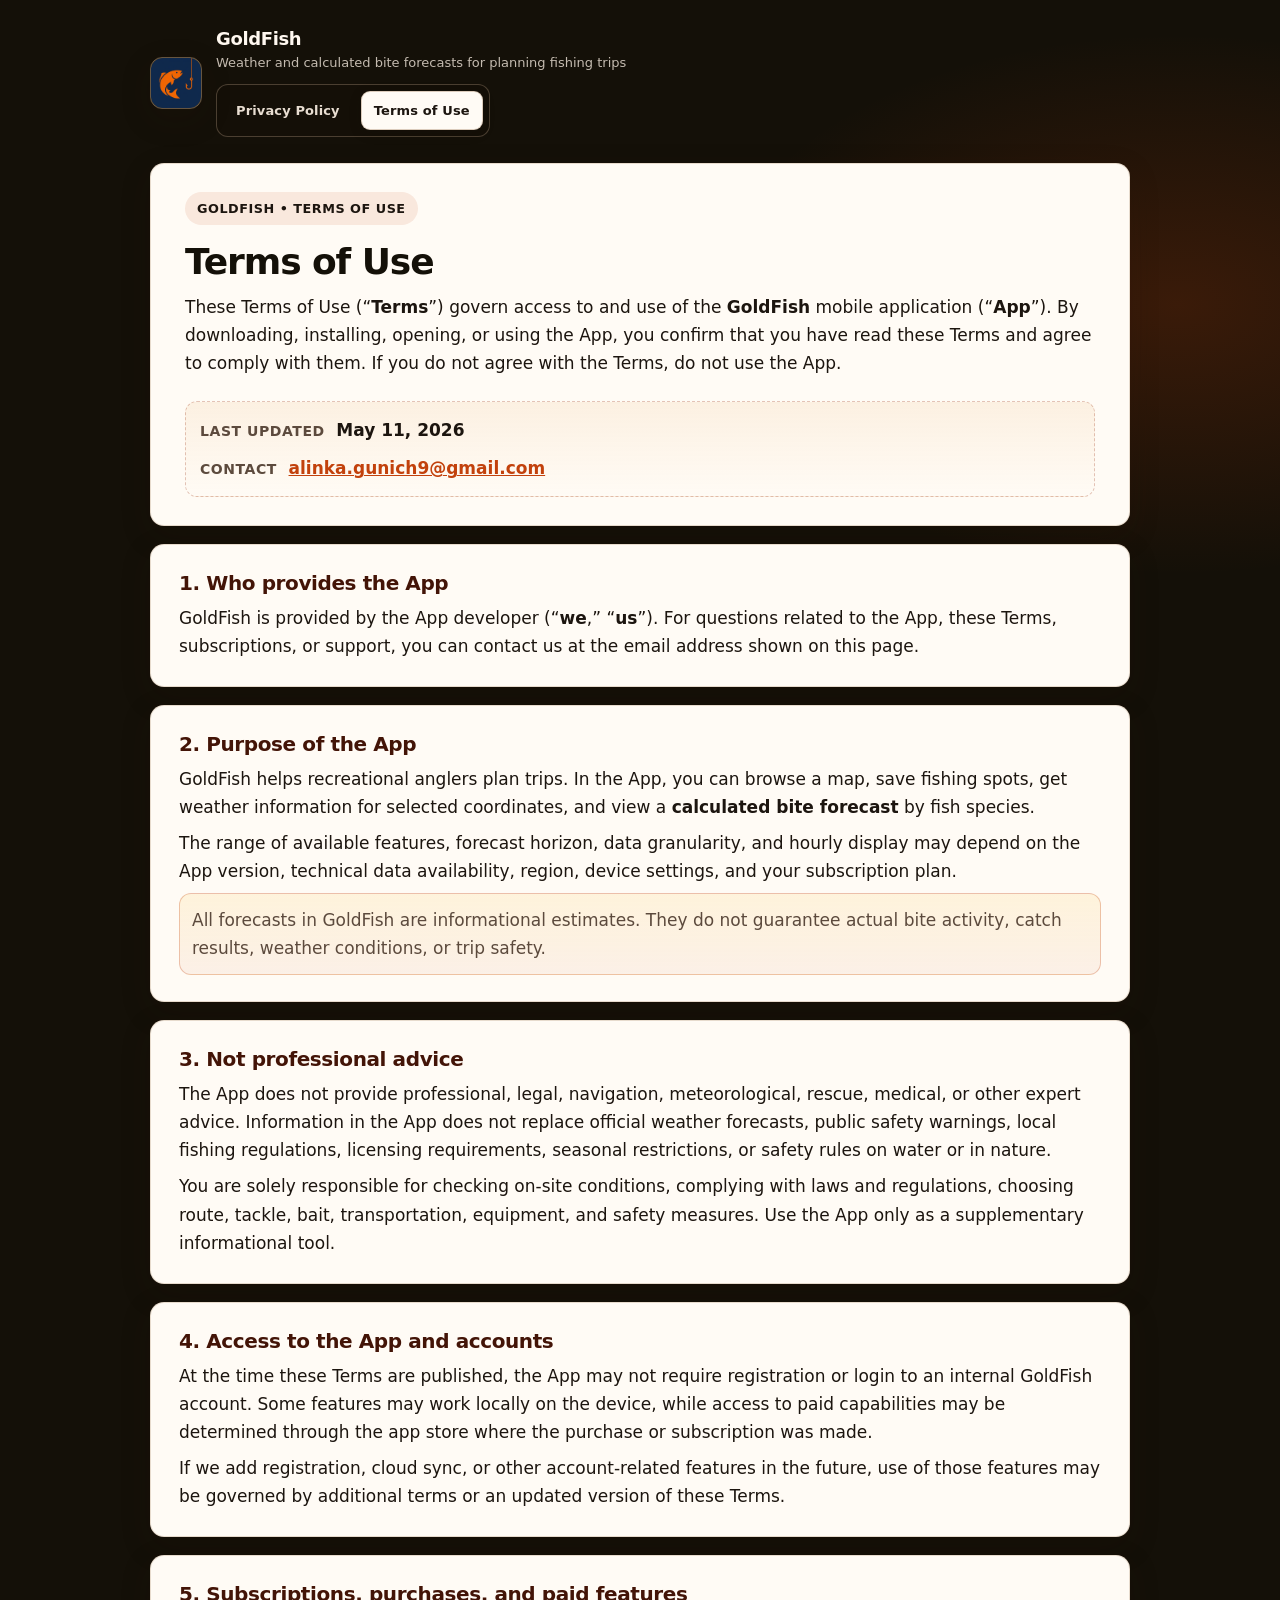
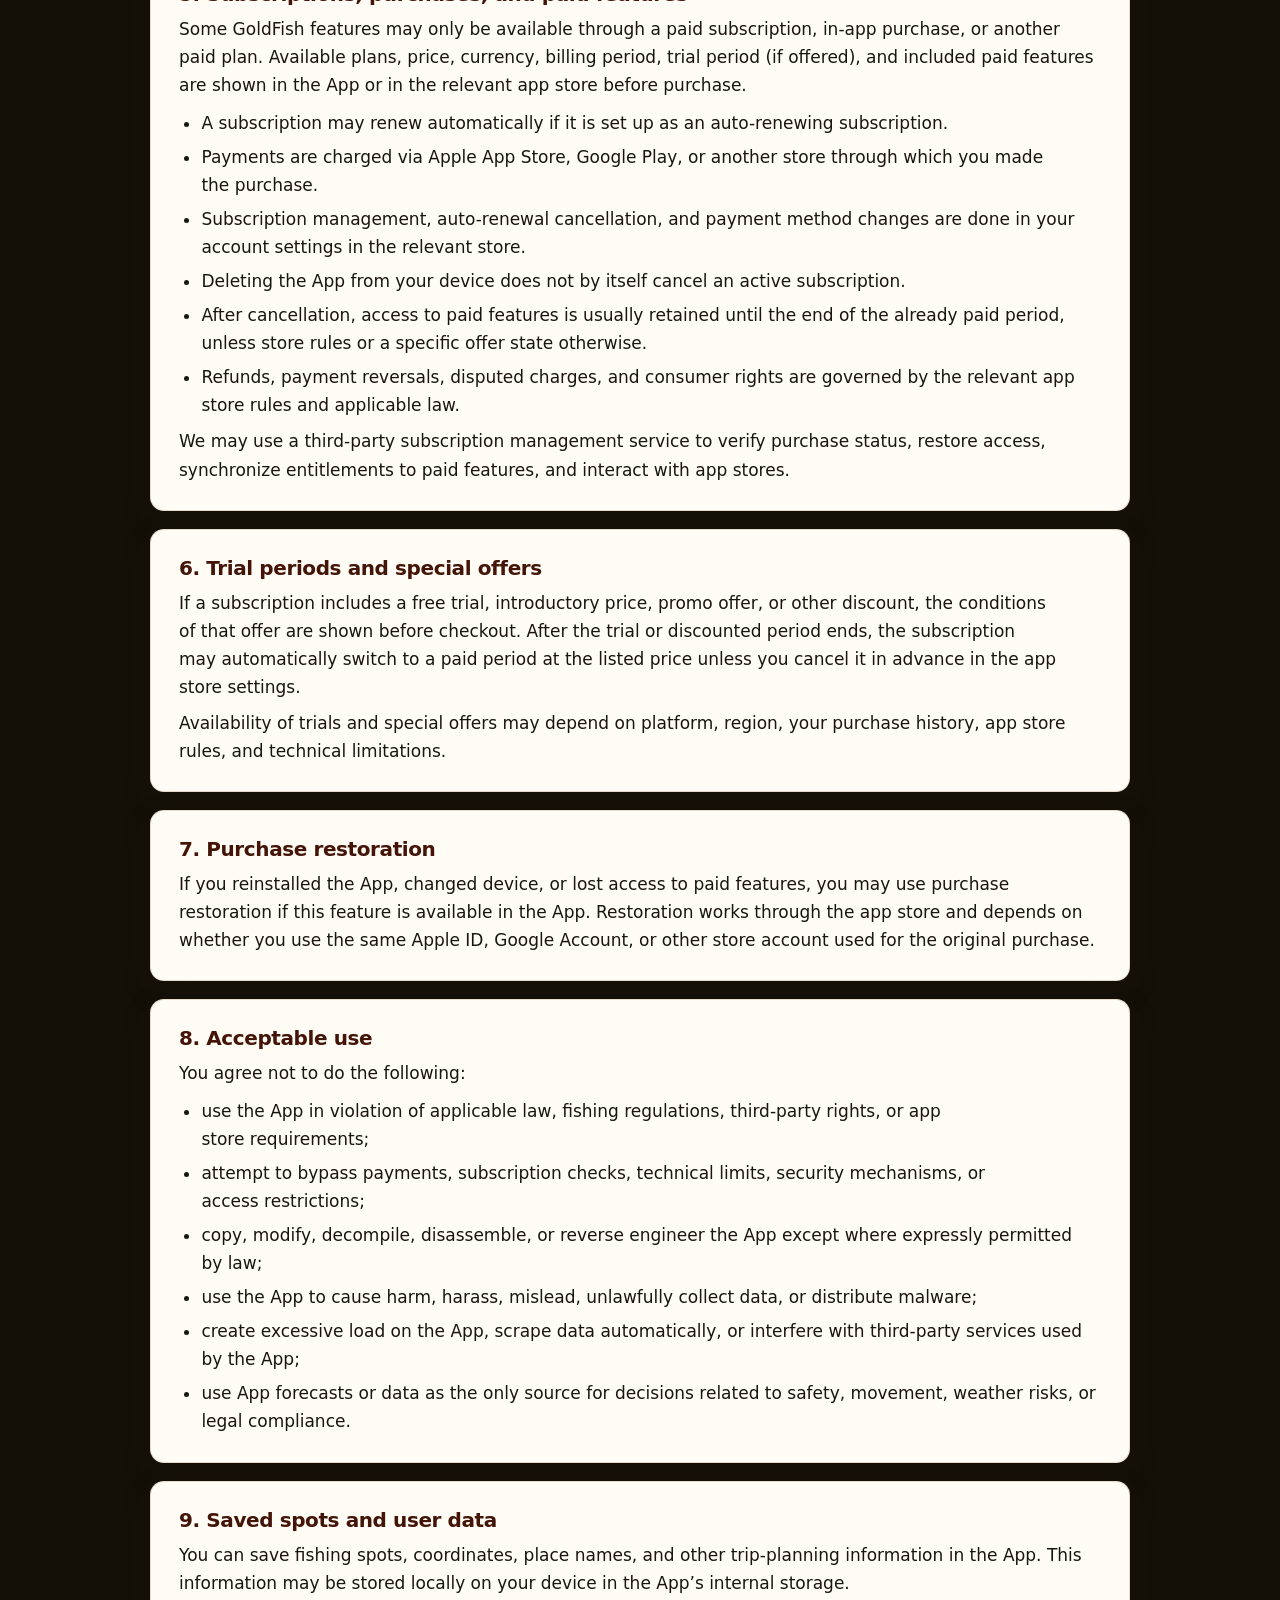
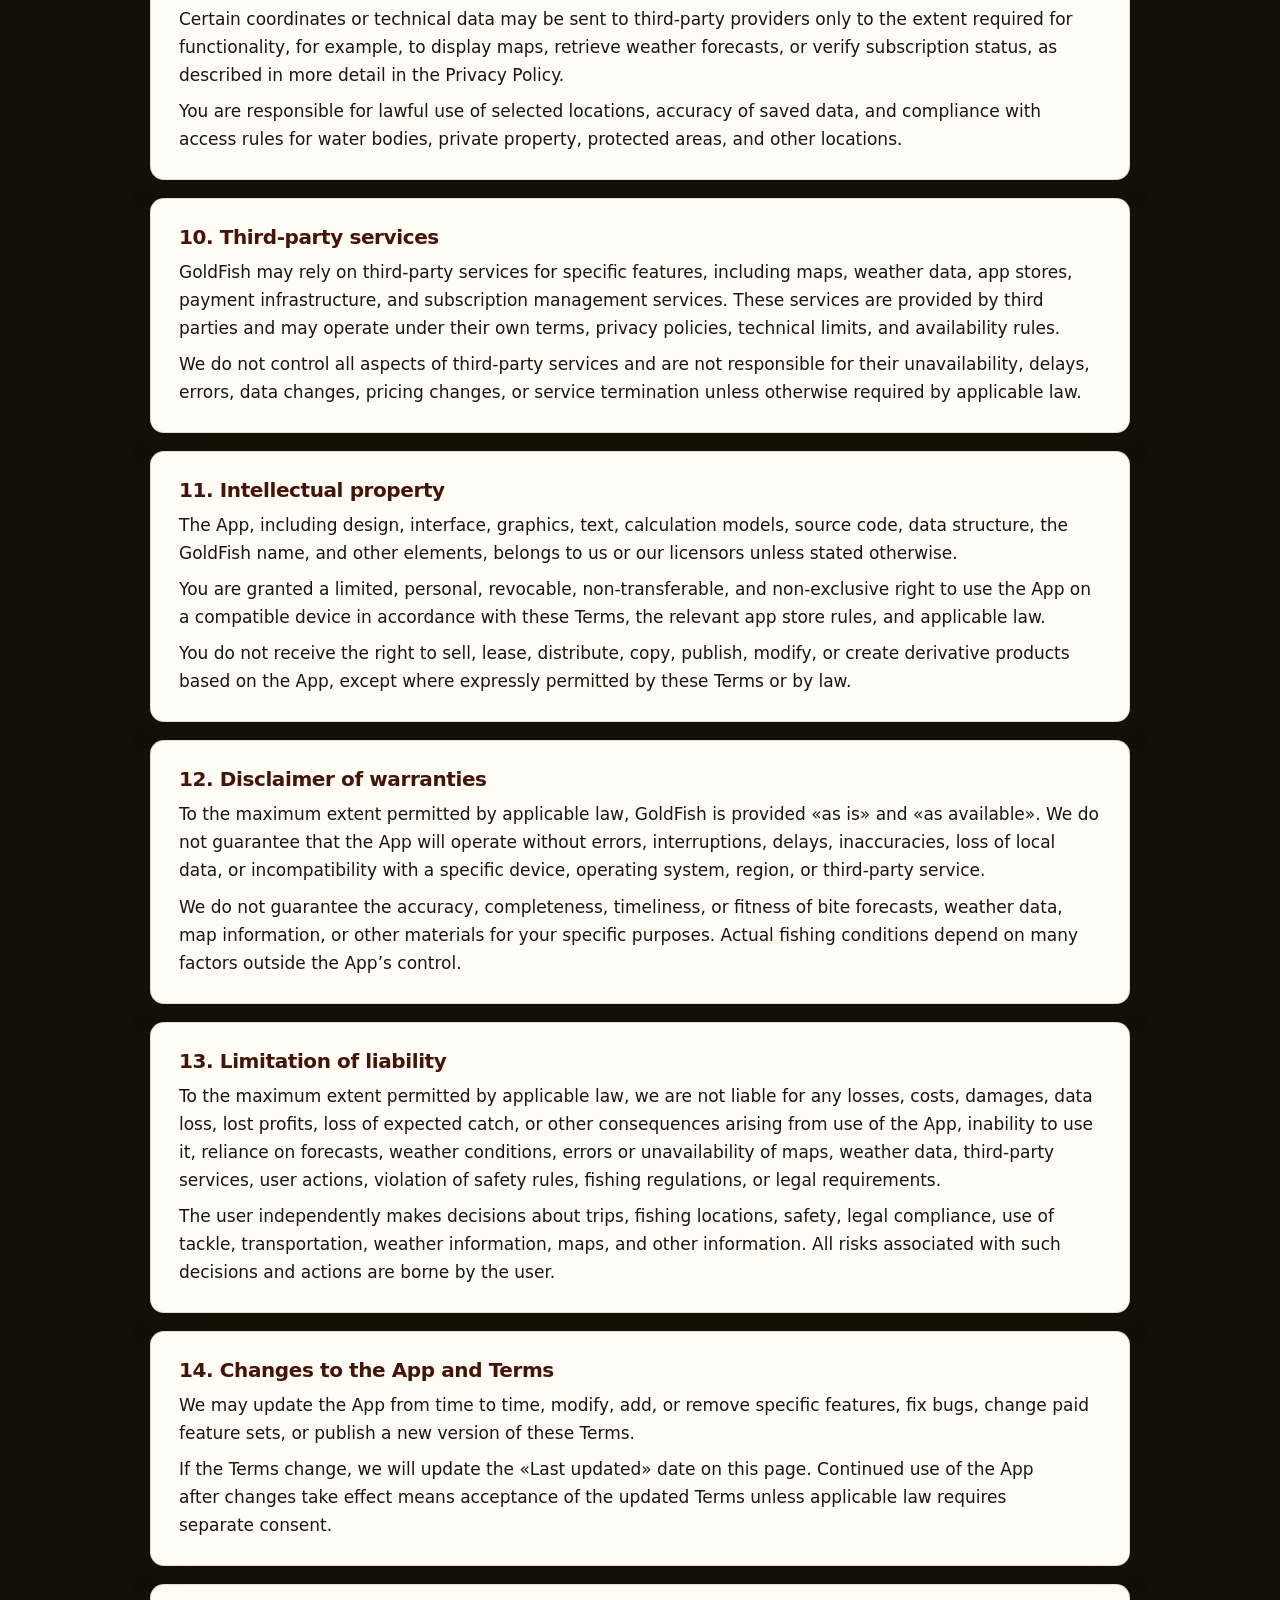
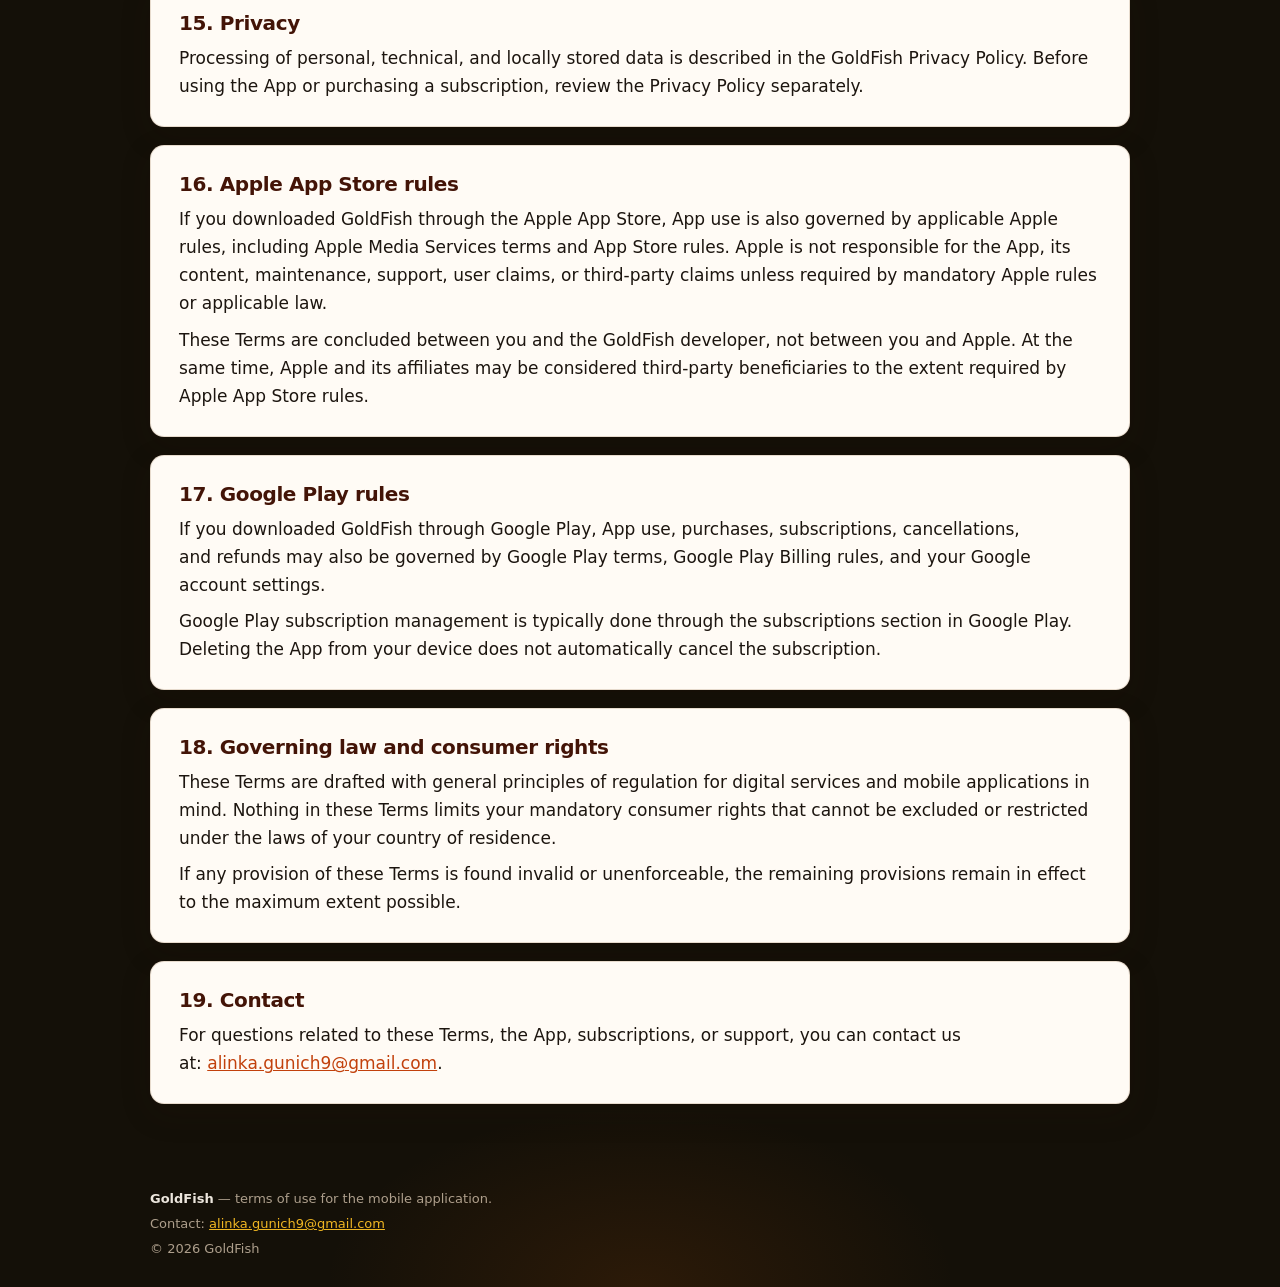
==== commit dc4ca136: "GoldFish" ====
--- a/terms-of-use.html
+++ b/terms-of-use.html
@@ -6,10 +6,10 @@
   <meta name="theme-color" content="#141008" />
   <link rel="icon" href="title.png" type="image/png" sizes="512x512" />
   <link rel="apple-touch-icon" href="title.png" />
-  <title>Terms of Use — FishGold</title>
+  <title>Terms of Use — GoldFish</title>
   <meta
     name="description"
-    content="Terms of use for the FishGold mobile app: recreational fishing forecasts, map spots, weather-based calculations, subscriptions, and in-app purchases."
+    content="Terms of use for the GoldFish mobile app: recreational fishing forecasts, map spots, weather-based calculations, subscriptions, and in-app purchases."
   />
   <link rel="stylesheet" href="fishgold-site.css" />
 </head>
@@ -20,10 +20,10 @@
     <div class="header-row">
       <div class="brand">
         <div class="logo-box">
-          <img src="title.png" alt="FishGold" width="52" height="52" decoding="async" />
+          <img src="title.png" alt="GoldFish" width="52" height="52" decoding="async" />
         </div>
         <div class="brand-text">
-          <div class="brand-title">FishGold</div>
+          <div class="brand-title">GoldFish</div>
           <div class="brand-note">Weather and calculated bite forecasts for planning fishing trips</div>
           <nav class="doc-tabs" aria-label="Document sections">
             <a class="doc-tab" href="index.html">Privacy Policy</a>
@@ -36,11 +36,11 @@
 
   <main id="main" class="shell">
     <section class="hero">
-      <div class="eyebrow">FishGold • Terms of Use</div>
+      <div class="eyebrow">GoldFish • Terms of Use</div>
       <h1>Terms of Use</h1>
       <p>
         These Terms of Use (&ldquo;<strong>Terms</strong>&rdquo;) govern access to and use of the
-        <strong>FishGold</strong> mobile application (&ldquo;<strong>App</strong>&rdquo;). By downloading, installing,
+        <strong>GoldFish</strong> mobile application (&ldquo;<strong>App</strong>&rdquo;). By downloading, installing,
         opening, or using the App, you confirm that you have read these Terms and agree to comply with them.
         If you do not agree with the Terms, do not use the App.
       </p>
@@ -60,7 +60,7 @@
       <section class="section-card" aria-labelledby="t1">
         <h2 id="t1">1. Who provides the App</h2>
         <p>
-          FishGold is provided by the App developer (&ldquo;<strong>we</strong>,&rdquo; &ldquo;<strong>us</strong>&rdquo;).
+          GoldFish is provided by the App developer (&ldquo;<strong>we</strong>,&rdquo; &ldquo;<strong>us</strong>&rdquo;).
           For questions related to the App, these Terms, subscriptions, or support, you can contact us at the email address
           shown on this page.
         </p>
@@ -69,7 +69,7 @@
       <section class="section-card" aria-labelledby="t2">
         <h2 id="t2">2. Purpose of the App</h2>
         <p>
-          FishGold helps recreational anglers plan trips. In the App, you can browse a map, save fishing spots,
+          GoldFish helps recreational anglers plan trips. In the App, you can browse a map, save fishing spots,
           get weather information for selected coordinates, and view a <strong>calculated bite forecast</strong> by fish species.
         </p>
         <p>
@@ -77,7 +77,7 @@
           technical data availability, region, device settings, and your subscription plan.
         </p>
         <p class="callout-inline">
-          All forecasts in FishGold are informational estimates. They do not guarantee actual bite activity, catch results, weather conditions,
+          All forecasts in GoldFish are informational estimates. They do not guarantee actual bite activity, catch results, weather conditions,
           or trip safety.
         </p>
       </section>
@@ -98,7 +98,7 @@
       <section class="section-card" aria-labelledby="t4">
         <h2 id="t4">4. Access to the App and accounts</h2>
         <p>
-          At the time these Terms are published, the App may not require registration or login to an internal FishGold account.
+          At the time these Terms are published, the App may not require registration or login to an internal GoldFish account.
           Some features may work locally on the device, while access to paid capabilities may be determined through the app store
           where the purchase or subscription was made.
         </p>
@@ -111,7 +111,7 @@
       <section class="section-card" aria-labelledby="t5">
         <h2 id="t5">5. Subscriptions, purchases, and paid features</h2>
         <p>
-          Some FishGold features may only be available through a paid subscription, in-app purchase, or another paid plan.
+          Some GoldFish features may only be available through a paid subscription, in-app purchase, or another paid plan.
           Available plans, price, currency, billing period, trial period (if offered), and included paid features are shown
           in the App or in the relevant app store before purchase.
         </p>
@@ -183,7 +183,7 @@
       <section class="section-card" aria-labelledby="t10">
         <h2 id="t10">10. Third-party services</h2>
         <p>
-          FishGold may rely on third-party services for specific features, including maps, weather data, app stores,
+          GoldFish may rely on third-party services for specific features, including maps, weather data, app stores,
           payment infrastructure, and subscription management services. These services are provided by third parties
           and may operate under their own terms, privacy policies, technical limits, and availability rules.
         </p>
@@ -196,7 +196,7 @@
       <section class="section-card" aria-labelledby="t11">
         <h2 id="t11">11. Intellectual property</h2>
         <p>
-          The App, including design, interface, graphics, text, calculation models, source code, data structure, the FishGold name,
+          The App, including design, interface, graphics, text, calculation models, source code, data structure, the GoldFish name,
           and other elements, belongs to us or our licensors unless stated otherwise.
         </p>
         <p>
@@ -212,7 +212,7 @@
       <section class="section-card" aria-labelledby="t12">
         <h2 id="t12">12. Disclaimer of warranties</h2>
         <p>
-          To the maximum extent permitted by applicable law, FishGold is provided &laquo;as is&raquo; and
+          To the maximum extent permitted by applicable law, GoldFish is provided &laquo;as is&raquo; and
           &laquo;as available&raquo;. We do not guarantee that the App will operate without errors, interruptions, delays,
           inaccuracies, loss of local data, or incompatibility with a specific device, operating system, region, or third-party service.
         </p>
@@ -254,7 +254,7 @@
       <section class="section-card" aria-labelledby="t15">
         <h2 id="t15">15. Privacy</h2>
         <p>
-          Processing of personal, technical, and locally stored data is described in the FishGold Privacy Policy.
+          Processing of personal, technical, and locally stored data is described in the GoldFish Privacy Policy.
           Before using the App or purchasing a subscription, review the Privacy Policy separately.
         </p>
       </section>
@@ -262,13 +262,13 @@
       <section class="section-card" aria-labelledby="t16">
         <h2 id="t16">16. Apple App Store rules</h2>
         <p>
-          If you downloaded FishGold through the Apple App Store, App use is also governed by applicable Apple rules,
+          If you downloaded GoldFish through the Apple App Store, App use is also governed by applicable Apple rules,
           including Apple Media Services terms and App Store rules. Apple is not responsible for the App, its content,
           maintenance, support, user claims, or third-party claims unless required by mandatory Apple rules
           or applicable law.
         </p>
         <p>
-          These Terms are concluded between you and the FishGold developer, not between you and Apple. At the same time, Apple and its affiliates
+          These Terms are concluded between you and the GoldFish developer, not between you and Apple. At the same time, Apple and its affiliates
           may be considered third-party beneficiaries to the extent required by Apple App Store rules.
         </p>
       </section>
@@ -276,7 +276,7 @@
       <section class="section-card" aria-labelledby="t17">
         <h2 id="t17">17. Google Play rules</h2>
         <p>
-          If you downloaded FishGold through Google Play, App use, purchases, subscriptions, cancellations, and refunds may also be governed by
+          If you downloaded GoldFish through Google Play, App use, purchases, subscriptions, cancellations, and refunds may also be governed by
           Google Play terms, Google Play Billing rules, and your Google account settings.
         </p>
         <p>
@@ -309,9 +309,9 @@
 
   <footer class="site-footer shell">
     <div class="footer-inner fineprint">
-      <div><strong>FishGold</strong> — terms of use for the mobile application.</div>
+      <div><strong>GoldFish</strong> — terms of use for the mobile application.</div>
       <div>Contact: <a data-support-email href="#"></a></div>
-      <div>© <span id="year"></span> FishGold</div>
+      <div>© <span id="year"></span> GoldFish</div>
     </div>
   </footer>
 
